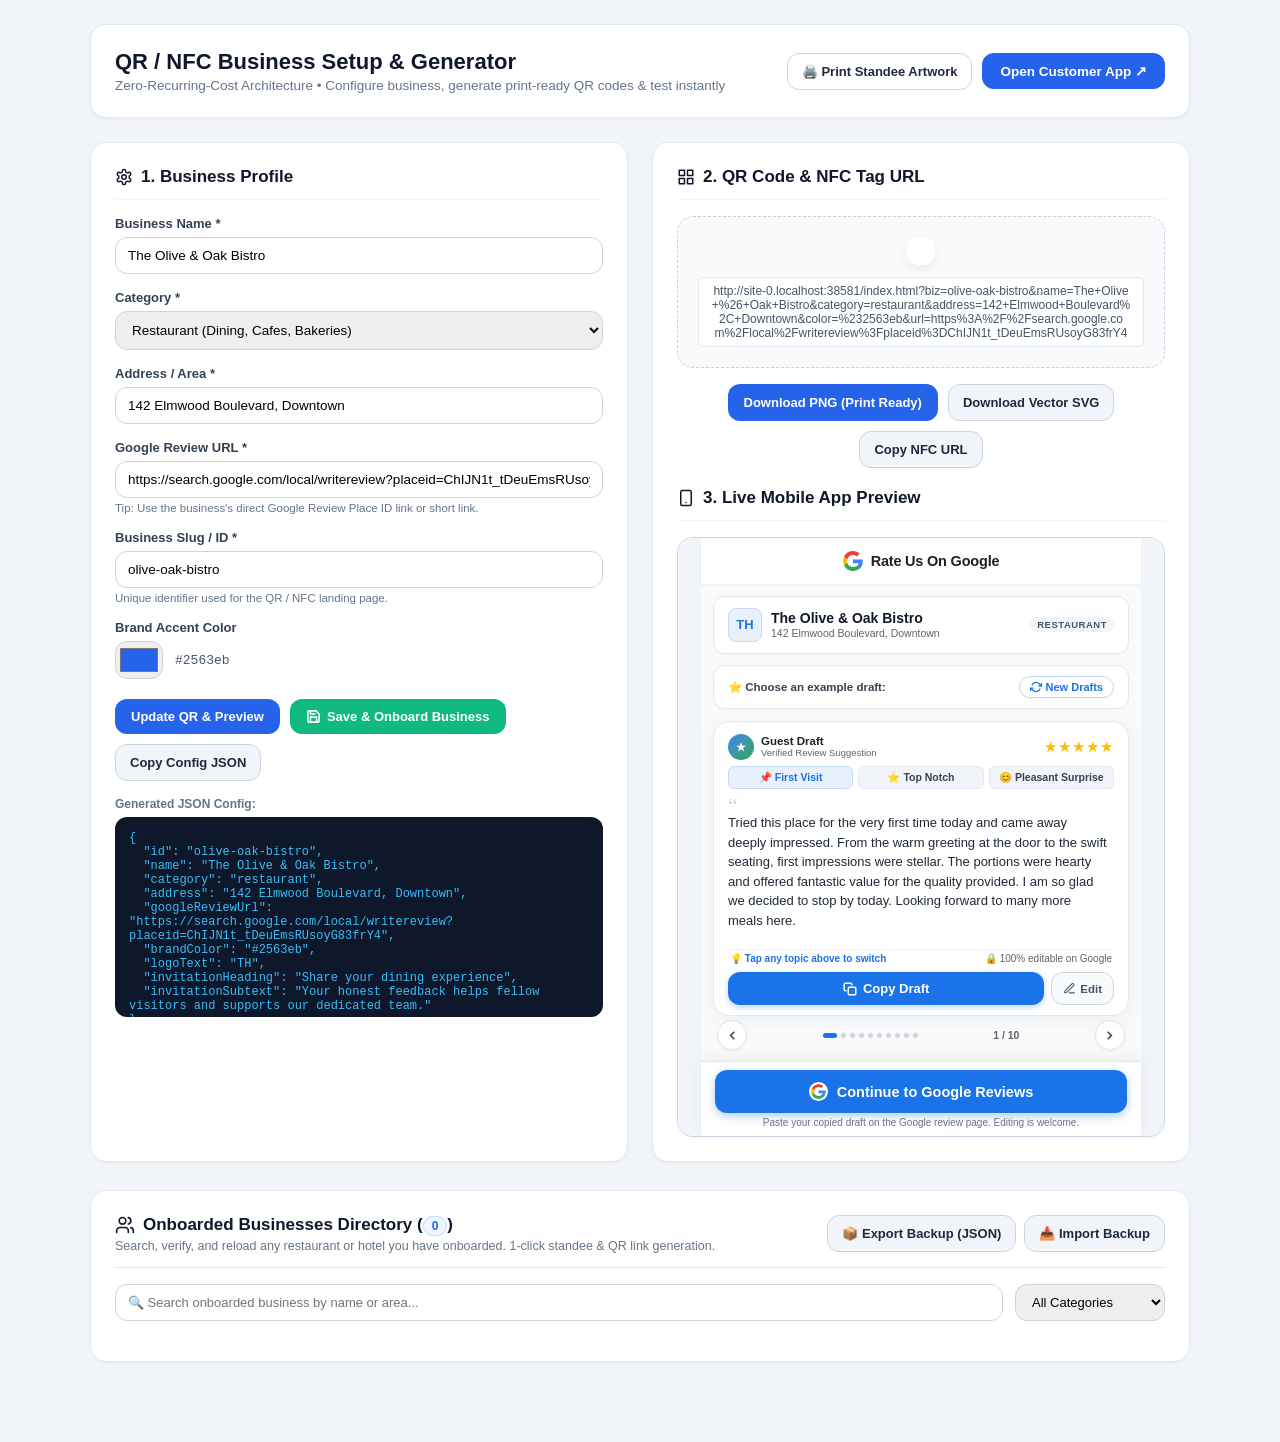
==== admin.html @ 701c5548 "Add files via upload" ====
<!DOCTYPE html>
<html lang="en">
<head>
  <meta charset="UTF-8" />
  <meta name="viewport" content="width=device-width, initial-scale=1.0" />
  <title>Admin &amp; QR Setup Generator - Review Assistant</title>
  <style>
    :root {
      --radius-lg: 16px;
      --radius-md: 12px;
      --radius-sm: 8px;
      --shadow-sm: 0 1px 3px rgba(0, 0, 0, 0.05);
    }

    * {
      box-sizing: border-box;
      margin: 0;
      padding: 0;
    }

    html, body {
      width: 100%;
      min-height: 100vh;
      height: auto !important;
      overflow-x: hidden !important;
      overflow-y: auto !important; /* ENABLE FULL VERTICAL SCROLLING */
      background: #f1f5f9;
      font-family: -apple-system, BlinkMacSystemFont, "Segoe UI", Roboto, Helvetica, Arial, sans-serif;
      color: #1e293b;
      display: block !important;
    }

    body {
      padding: 24px 16px 80px;
    }
    .admin-wrapper {
      max-width: 1100px;
      width: 100%;
      margin: 0 auto;
    }
    .admin-header {
      background: #ffffff;
      border: 1px solid #e2e8f0;
      border-radius: var(--radius-lg);
      padding: 24px;
      margin-bottom: 24px;
      box-shadow: var(--shadow-sm);
      display: flex;
      justify-content: space-between;
      align-items: center;
      flex-wrap: wrap;
      gap: 16px;
    }
    .admin-header h1 {
      font-size: 22px;
      color: #0f172a;
      font-weight: 800;
    }
    .admin-header p {
      color: #64748b;
      font-size: 13.5px;
      margin-top: 3px;
    }
    .btn-view-app {
      background: #2563eb;
      color: #fff;
      padding: 10px 18px;
      border-radius: var(--radius-md);
      font-weight: 600;
      text-decoration: none;
      font-size: 13.5px;
      display: inline-flex;
      align-items: center;
      gap: 6px;
    }

    .admin-grid {
      display: grid;
      grid-template-columns: 1fr 1fr;
      gap: 24px;
    }
    @media (max-width: 900px) {
      .admin-grid {
        grid-template-columns: 1fr;
      }
    }

    .admin-card {
      background: #ffffff;
      border: 1px solid #e2e8f0;
      border-radius: var(--radius-lg);
      padding: 24px;
      box-shadow: var(--shadow-sm);
    }
    .admin-card h2 {
      font-size: 17px;
      font-weight: 700;
      color: #0f172a;
      margin-bottom: 16px;
      display: flex;
      align-items: center;
      gap: 8px;
      border-bottom: 1px solid #f1f5f9;
      padding-bottom: 12px;
    }

    .form-group {
      margin-bottom: 16px;
    }
    .form-group label {
      display: block;
      font-size: 13px;
      font-weight: 600;
      color: #334155;
      margin-bottom: 6px;
    }
    .form-group input, .form-group select, .form-group textarea {
      width: 100%;
      padding: 10px 12px;
      border: 1.5px solid #cbd5e1;
      border-radius: var(--radius-md);
      font-size: 13.5px;
      outline: none;
      transition: border-color 0.2s;
      font-family: inherit;
    }
    .form-group input:focus, .form-group select:focus, .form-group textarea:focus {
      border-color: #2563eb;
    }
    .form-hint {
      font-size: 11.5px;
      color: #64748b;
      margin-top: 4px;
    }

    .color-row {
      display: flex;
      align-items: center;
      gap: 12px;
    }
    .color-input {
      width: 48px !important;
      height: 38px;
      padding: 2px !important;
      cursor: pointer;
    }

    /* QR Display Box */
    .qr-preview-box {
      display: flex;
      flex-direction: column;
      align-items: center;
      justify-content: center;
      padding: 20px;
      background: #f8fafc;
      border: 1.5px dashed #cbd5e1;
      border-radius: var(--radius-lg);
      margin-bottom: 16px;
    }
    #qrOutput {
      background: #ffffff;
      padding: 14px;
      border-radius: 12px;
      box-shadow: 0 4px 12px rgba(0,0,0,0.06);
      display: flex;
      align-items: center;
      justify-content: center;
    }
    #qrOutput canvas {
      display: block;
      max-width: 200px;
      height: auto;
    }
    .qr-target-url {
      font-size: 12px;
      color: #475569;
      word-break: break-all;
      text-align: center;
      margin-top: 12px;
      background: #ffffff;
      padding: 6px 12px;
      border-radius: 6px;
      border: 1px solid #e2e8f0;
      max-width: 100%;
    }

    .btn-group {
      display: flex;
      gap: 10px;
      flex-wrap: wrap;
    }
    .btn-secondary {
      background: #f1f5f9;
      color: #1e293b;
      border: 1px solid #cbd5e1;
      border-radius: var(--radius-md);
      padding: 10px 14px;
      font-size: 13px;
      font-weight: 600;
      cursor: pointer;
      display: inline-flex;
      align-items: center;
      gap: 6px;
      transition: background 0.15s;
    }
    .btn-secondary:hover {
      background: #e2e8f0;
    }
    .btn-primary {
      background: #2563eb;
      color: #fff;
      border: none;
      border-radius: var(--radius-md);
      padding: 10px 16px;
      font-size: 13px;
      font-weight: 600;
      cursor: pointer;
      display: inline-flex;
      align-items: center;
      gap: 6px;
    }
    .btn-primary:hover {
      background: #1d4ed8;
    }

    /* Live Preview Frame */
    .preview-frame-container {
      width: 100%;
      height: 600px;
      border: 1px solid #cbd5e1;
      border-radius: var(--radius-lg);
      overflow: hidden;
      box-shadow: var(--shadow-sm);
      background: #ffffff;
    }
    .preview-frame-container iframe {
      width: 100%;
      height: 100%;
      border: none;
    }

    .output-json {
      background: #0f172a;
      color: #38bdf8;
      padding: 14px;
      border-radius: var(--radius-md);
      font-family: monospace;
      font-size: 12px;
      white-space: pre-wrap;
      max-height: 200px;
      overflow-y: auto;
    }

    /* Toast Notification Banner */
    .toast-pill {
      position: fixed;
      top: 20px;
      left: 50%;
      transform: translateX(-50%) translateY(-100px);
      background: #0f172a;
      color: #ffffff;
      padding: 10px 22px;
      border-radius: 30px;
      font-size: 13.5px;
      font-weight: 600;
      display: flex;
      align-items: center;
      gap: 8px;
      z-index: 9999;
      opacity: 0;
      pointer-events: none;
      box-shadow: 0 8px 24px rgba(0,0,0,0.3);
      transition: all 0.28s cubic-bezier(0.16, 1, 0.3, 1);
    }
    .toast-pill.visible {
      transform: translateX(-50%) translateY(0);
      opacity: 1;
    }

    /* Onboarded Directory Section */
    .directory-card {
      margin-top: 28px;
    }
    .directory-header {
      display: flex;
      justify-content: space-between;
      align-items: flex-start;
      flex-wrap: wrap;
      gap: 16px;
      border-bottom: 1px solid #e2e8f0;
      padding-bottom: 14px;
      margin-bottom: 16px;
    }
    .directory-header h2 {
      border: none !important;
      margin-bottom: 0 !important;
      padding-bottom: 0 !important;
    }
    .badge-count {
      background: #eff6ff;
      color: #2563eb;
      font-size: 12px;
      font-weight: 700;
      padding: 2px 8px;
      border-radius: 12px;
      border: 1px solid #bfdbfe;
    }
    .directory-toolbar {
      display: flex;
      gap: 12px;
      margin-bottom: 16px;
      flex-wrap: wrap;
    }
    .search-input {
      flex: 1;
      min-width: 220px;
      padding: 9px 12px;
      border: 1.5px solid #cbd5e1;
      border-radius: var(--radius-md);
      font-size: 13px;
      outline: none;
    }
    .filter-select {
      width: auto !important;
      min-width: 150px;
      padding: 9px 12px;
      border: 1.5px solid #cbd5e1;
      border-radius: var(--radius-md);
      font-size: 13px;
      outline: none;
    }
    .directory-list {
      display: flex;
      flex-direction: column;
      gap: 10px;
    }
    .client-item-card {
      background: #f8fafc;
      border: 1px solid #e2e8f0;
      border-radius: var(--radius-md);
      padding: 12px 16px;
      display: flex;
      align-items: center;
      justify-content: space-between;
      gap: 14px;
      flex-wrap: wrap;
      transition: all 0.15s;
    }
    .client-item-card:hover {
      border-color: #cbd5e1;
      box-shadow: 0 2px 8px rgba(0,0,0,0.04);
    }
    .client-info-col {
      display: flex;
      align-items: center;
      gap: 12px;
      min-width: 0;
      flex: 1;
    }
    .client-avatar {
      width: 40px;
      height: 40px;
      border-radius: 10px;
      display: flex;
      align-items: center;
      justify-content: center;
      color: #ffffff;
      font-weight: 800;
      font-size: 14px;
      flex-shrink: 0;
    }
    .client-meta {
      min-width: 0;
    }
    .client-name-title {
      font-size: 14.5px;
      font-weight: 700;
      color: #0f172a;
      display: flex;
      align-items: center;
      gap: 8px;
    }
    .category-badge-sm {
      font-size: 9.5px;
      font-weight: 700;
      padding: 2px 6px;
      border-radius: 6px;
      text-transform: uppercase;
    }
    .cat-restaurant { background: #fee2e2; color: #b91c1c; }
    .cat-hotel { background: #e0e7ff; color: #4338ca; }
    .client-address-sub {
      font-size: 11.5px;
      color: #64748b;
      margin-top: 2px;
    }
    .client-actions-group {
      display: flex;
      align-items: center;
      gap: 6px;
      flex-wrap: wrap;
    }
    .btn-sm-action {
      background: #ffffff;
      color: #334155;
      border: 1px solid #cbd5e1;
      border-radius: 6px;
      padding: 6px 10px;
      font-size: 12px;
      font-weight: 600;
      cursor: pointer;
      display: inline-flex;
      align-items: center;
      gap: 4px;
      text-decoration: none;
      transition: all 0.15s;
    }
    .btn-sm-action:hover {
      background: #f1f5f9;
      color: #0f172a;
    }
    .btn-sm-action.primary {
      background: #2563eb;
      color: #ffffff;
      border-color: #2563eb;
    }
    .btn-sm-action.primary:hover {
      background: #1d4ed8;
    }
    .btn-sm-action.delete {
      color: #ef4444;
      border-color: #fca5a5;
    }
    .btn-sm-action.delete:hover {
      background: #fee2e2;
    }
    .empty-directory-state {
      padding: 30px;
      text-align: center;
      color: #94a3b8;
      font-size: 13px;
    }
  </style>
</head>
<body>

  <!-- Floating Toast Notification Banner -->
  <div class="toast-pill" id="adminToast">
    <svg width="18" height="18" viewBox="0 0 24 24" fill="none" stroke="#34d399" stroke-width="3" stroke-linecap="round" stroke-linejoin="round"><polyline points="20 6 9 17 4 12"/></svg>
    <span id="adminToastText">Action completed successfully!</span>
  </div>

  <div class="admin-wrapper">

    <!-- Admin Header -->
    <header class="admin-header">
      <div>
        <h1>QR / NFC Business Setup &amp; Generator</h1>
        <p>Zero-Recurring-Cost Architecture • Configure business, generate print-ready QR codes &amp; test instantly</p>
      </div>
      <div style="display: flex; gap: 10px; align-items: center;">
        <a href="standee.html" id="btnOpenStandee" target="_blank" class="btn-secondary" style="background: #ffffff; text-decoration: none;">
          🖨️ Print Standee Artwork
        </a>
        <a href="index.html" target="_blank" class="btn-view-app">
          Open Customer App ↗
        </a>
      </div>
    </header>

    <div class="admin-grid">

      <!-- Column 1: Configuration Form -->
      <div class="admin-card">
        <h2>
          <svg width="18" height="18" viewBox="0 0 24 24" fill="none" stroke="currentColor" stroke-width="2" stroke-linecap="round" stroke-linejoin="round"><path d="M12.22 2h-.44a2 2 0 0 0-2 2v.18a2 2 0 0 1-1 1.73l-.43.25a2 2 0 0 1-2 0l-.15-.08a2 2 0 0 0-2.73.73l-.22.38a2 2 0 0 0 .73 2.73l.15.1a2 2 0 0 1 1 1.72v.51a2 2 0 0 1-1 1.74l-.15.09a2 2 0 0 0-.73 2.73l.22.38a2 2 0 0 0 2.73.73l.15-.08a2 2 0 0 1 2 0l.43.25a2 2 0 0 1 1 1.73V20a2 2 0 0 0 2 2h.44a2 2 0 0 0 2-2v-.18a2 2 0 0 1 1-1.73l.43-.25a2 2 0 0 1 2 0l.15.08a2 2 0 0 0 2.73-.73l.22-.39a2 2 0 0 0-.73-2.73l-.15-.08a2 2 0 0 1-1-1.74v-.5a2 2 0 0 1 1-1.74l.15-.09a2 2 0 0 0 .73-2.73l-.22-.38a2 2 0 0 0-2.73-.73l-.15.08a2 2 0 0 1-2 0l-.43-.25a2 2 0 0 1-1-1.73V4a2 2 0 0 0-2-2z"/><circle cx="12" cy="12" r="3"/></svg>
          1. Business Profile
        </h2>

        <div class="form-group">
          <label for="bizNameInput">Business Name *</label>
          <input type="text" id="bizNameInput" value="The Olive &amp; Oak Bistro" placeholder="e.g. The Olive &amp; Oak Bistro" />
        </div>

        <div class="form-group">
          <label for="bizCategorySelect">Category *</label>
          <select id="bizCategorySelect">
            <option value="restaurant">Restaurant (Dining, Cafes, Bakeries)</option>
            <option value="hotel">Hotel (Hotels, Resorts, Stays, Homestays)</option>
          </select>
        </div>

        <div class="form-group">
          <label for="bizAddressInput">Address / Area *</label>
          <input type="text" id="bizAddressInput" value="142 Elmwood Boulevard, Downtown" placeholder="e.g. 142 Elmwood Boulevard, Downtown" />
        </div>

        <div class="form-group">
          <label for="bizUrlInput">Google Review URL *</label>
          <input type="text" id="bizUrlInput" value="https://search.google.com/local/writereview?placeid=ChIJN1t_tDeuEmsRUsoyG83frY4" placeholder="https://search.google.com/local/writereview?placeid=..." />
          <div class="form-hint">Tip: Use the business's direct Google Review Place ID link or short link.</div>
        </div>

        <div class="form-group">
          <label for="bizSlugInput">Business Slug / ID *</label>
          <input type="text" id="bizSlugInput" value="olive-oak-bistro" placeholder="olive-oak-bistro" />
          <div class="form-hint">Unique identifier used for the QR / NFC landing page.</div>
        </div>

        <div class="form-group">
          <label>Brand Accent Color</label>
          <div class="color-row">
            <input type="color" id="bizColorInput" value="#2563eb" class="color-input" />
            <span id="bizColorHex" style="font-family: monospace; font-size: 13px; color: #475569;">#2563eb</span>
          </div>
        </div>

        <div class="btn-group" style="margin-top: 20px;">
          <button class="btn-primary" id="btnUpdatePreview">
            Update QR &amp; Preview
          </button>
          <button class="btn-primary" id="btnSaveBusiness" style="background: #10b981;">
            <svg width="15" height="15" viewBox="0 0 24 24" fill="none" stroke="currentColor" stroke-width="2.5"><path d="M19 21H5a2 2 0 0 1-2-2V5a2 2 0 0 1 2-2h11l5 5v11a2 2 0 0 1-2 2z"/><polyline points="17 21 17 13 7 13 7 21"/><polyline points="7 3 7 8 15 8"/></svg>
            <span>Save &amp; Onboard Business</span>
          </button>
          <button class="btn-secondary" id="btnExportJson">
            Copy Config JSON
          </button>
        </div>

        <div style="margin-top: 16px;">
          <label style="font-size: 12px; font-weight: 600; color: #64748b; margin-bottom: 6px; display: block;">Generated JSON Config:</label>
          <div class="output-json" id="outputJsonArea"></div>
        </div>
      </div>

      <!-- Column 2: QR & NFC Assets + Live Preview -->
      <div class="admin-card">
        <h2>
          <svg width="18" height="18" viewBox="0 0 24 24" fill="none" stroke="currentColor" stroke-width="2" stroke-linecap="round" stroke-linejoin="round"><rect x="3" y="3" width="7" height="7"/><rect x="14" y="3" width="7" height="7"/><rect x="14" y="14" width="7" height="7"/><rect x="3" y="14" width="7" height="7"/></svg>
          2. QR Code &amp; NFC Tag URL
        </h2>

        <div class="qr-preview-box">
          <div id="qrOutput"></div>
          <div class="qr-target-url" id="qrTargetUrlText">Loading URL...</div>
        </div>

        <div class="btn-group" style="justify-content: center; margin-bottom: 20px;">
          <button class="btn-primary" id="btnDownloadPng">
            Download PNG (Print Ready)
          </button>
          <button class="btn-secondary" id="btnDownloadSvg">
            Download Vector SVG
          </button>
          <button class="btn-secondary" id="btnCopyUrl">
            Copy NFC URL
          </button>
        </div>

        <h2>
          <svg width="18" height="18" viewBox="0 0 24 24" fill="none" stroke="currentColor" stroke-width="2" stroke-linecap="round" stroke-linejoin="round"><rect x="5" y="2" width="14" height="20" rx="2" ry="2"/><line x1="12" y1="18" x2="12.01" y2="18"/></svg>
          3. Live Mobile App Preview
        </h2>
        <div class="preview-frame-container">
          <iframe id="mobilePreviewFrame" src="index.html?biz=demo-restaurant"></iframe>
        </div>
      </div>

    </div>

    <!-- 4. ONBOARDED BUSINESSES DIRECTORY -->
    <section class="admin-card directory-card">
      <div class="directory-header">
        <div>
          <h2>
            <svg width="20" height="20" viewBox="0 0 24 24" fill="none" stroke="currentColor" stroke-width="2" stroke-linecap="round" stroke-linejoin="round"><path d="M16 21v-2a4 4 0 0 0-4-4H6a4 4 0 0 0-4 4v2"/><circle cx="9" cy="7" r="4"/><path d="M22 21v-2a4 4 0 0 0-3-3.87"/><path d="M16 3.13a4 4 0 0 1 0 7.75"/></svg>
            <span>Onboarded Businesses Directory (<span id="clientCountBadge" class="badge-count">0</span>)</span>
          </h2>
          <p style="font-size: 12.5px; color: #64748b; margin-top: 4px;">Search, verify, and reload any restaurant or hotel you have onboarded. 1-click standee &amp; QR link generation.</p>
        </div>
        <div style="display: flex; gap: 8px; flex-wrap: wrap;">
          <button class="btn-secondary" id="btnExportDirectory" title="Download backup of all onboarded businesses">📦 Export Backup (JSON)</button>
          <label class="btn-secondary" style="cursor: pointer; margin-bottom: 0;" title="Restore backup from a JSON file">
            📥 Import Backup
            <input type="file" id="importDirectoryInput" accept=".json" style="display: none;" />
          </label>
        </div>
      </div>

      <!-- Search & Category Filters -->
      <div class="directory-toolbar">
        <input type="text" id="directorySearchInput" placeholder="🔍 Search onboarded business by name or area..." class="search-input" />
        <select id="directoryCategoryFilter" class="filter-select">
          <option value="all">All Categories</option>
          <option value="restaurant">Restaurants Only</option>
          <option value="hotel">Hotels Only</option>
        </select>
      </div>

      <!-- Directory List Cards -->
      <div class="directory-list" id="directoryList"></div>
    </section>

  </div>

  <script>
/**
 * Standalone QR Code Generator in pure JavaScript (Zero External Dependencies)
 * Supports alphanumeric/byte encoding, error correction L/M/Q/H, and direct SVG / Canvas output.
 */
(function(root, factory) {
  if (typeof define === 'function' && define.amd) {
    define([], factory);
  } else if (typeof exports === 'object') {
    module.exports = factory();
  } else {
    root.QRCode = factory();
  }
}(typeof self !== 'undefined' ? self : this, function() {

  // Reed-Solomon & QR Math tables
  const QRMath = {
    glog: function(n) {
      if (n < 1) throw new Error("glog(" + n + ")");
      return QRMath.LOG_TABLE[n];
    },
    gexp: function(n) {
      while (n < 0) n += 255;
      while (n >= 256) n -= 255;
      return QRMath.EXP_TABLE[n];
    },
    EXP_TABLE: new Array(256),
    LOG_TABLE: new Array(256)
  };

  for (let i = 0; i < 8; i++) QRMath.EXP_TABLE[i] = 1 << i;
  for (let i = 8; i < 256; i++) QRMath.EXP_TABLE[i] = QRMath.EXP_TABLE[i - 4] ^ QRMath.EXP_TABLE[i - 5] ^ QRMath.EXP_TABLE[i - 6] ^ QRMath.EXP_TABLE[i - 8];
  for (let i = 0; i < 255; i++) QRMath.LOG_TABLE[QRMath.EXP_TABLE[i]] = i;

  function QRPolynomial(num, shift) {
    if (num.length == undefined) throw new Error(num.length + "/" + shift);
    let offset = 0;
    while (offset < num.length && num[offset] == 0) offset++;
    this.num = new Array(num.length - offset + shift);
    for (let i = 0; i < num.length - offset; i++) this.num[i] = num[i + offset];
  }

  QRPolynomial.prototype = {
    get: function(index) { return this.num[index]; },
    getLength: function() { return this.num.length; },
    multiply: function(e) {
      const num = new Array(this.getLength() + e.getLength() - 1);
      for (let i = 0; i < this.getLength(); i++) {
        for (let j = 0; j < e.getLength(); j++) {
          num[i + j] ^= QRMath.gexp(QRMath.glog(this.get(i)) + QRMath.glog(e.get(j)));
        }
      }
      return new QRPolynomial(num, 0);
    },
    mod: function(e) {
      if (this.getLength() - e.getLength() < 0) return this;
      const ratio = QRMath.glog(this.get(0)) - QRMath.glog(e.get(0));
      const num = new Array(this.getLength());
      for (let i = 0; i < this.getLength(); i++) num[i] = this.get(i);
      for (let i = 0; i < e.getLength(); i++) num[i] ^= QRMath.gexp(QRMath.glog(e.get(i)) + ratio);
      return new QRPolynomial(num, 0).mod(e);
    }
  };

  function QRRSBlock(totalCount, dataCount) {
    this.totalCount = totalCount;
    this.dataCount = dataCount;
  }

  QRRSBlock.RS_BLOCK_TABLE = [
    // 1-40 Versions with L, M, Q, H
    [1, 26, 19], [1, 26, 16], [1, 26, 13], [1, 26, 9],
    [1, 44, 34], [1, 44, 28], [1, 44, 22], [1, 44, 16],
    [1, 70, 55], [1, 70, 44], [2, 35, 17], [2, 35, 13],
    [1, 100, 80], [2, 50, 32], [2, 50, 24], [4, 25, 9],
    [1, 134, 108], [2, 67, 43], [2, 33, 15, 2, 34, 16], [2, 33, 11, 2, 34, 12],
    [2, 86, 68], [4, 43, 27], [4, 43, 19], [4, 43, 15],
    [2, 98, 78], [4, 49, 31], [2, 32, 14, 4, 33, 15], [4, 39, 13, 1, 40, 14],
    [2, 121, 97], [2, 60, 38, 2, 61, 39], [4, 40, 18, 2, 41, 19], [4, 40, 14, 2, 41, 15],
    [2, 146, 116], [3, 58, 36, 2, 59, 37], [4, 36, 16, 4, 37, 17], [4, 36, 12, 4, 37, 13],
    [2, 86, 68, 2, 87, 69], [4, 69, 43, 1, 70, 44], [6, 43, 19, 2, 44, 20], [6, 43, 15, 2, 44, 16]
  ];

  QRRSBlock.getRSBlocks = function(typeNumber, errorCorrectLevel) {
    const rsBlock = QRRSBlock.getRsBlockTable(typeNumber, errorCorrectLevel);
    if (rsBlock == undefined) throw new Error("bad rs block @ typeNumber:" + typeNumber);
    const length = rsBlock.length / 3;
    const list = [];
    for (let i = 0; i < length; i++) {
      const count = rsBlock[i * 3 + 0];
      const totalCount = rsBlock[i * 3 + 1];
      const dataCount = rsBlock[i * 3 + 2];
      for (let j = 0; j < count; j++) list.push(new QRRSBlock(totalCount, dataCount));
    }
    return list;
  };

  QRRSBlock.getRsBlockTable = function(typeNumber, errorCorrectLevel) {
    switch (errorCorrectLevel) {
      case 1: return QRRSBlock.RS_BLOCK_TABLE[(typeNumber - 1) * 4 + 0];
      case 0: return QRRSBlock.RS_BLOCK_TABLE[(typeNumber - 1) * 4 + 1];
      case 3: return QRRSBlock.RS_BLOCK_TABLE[(typeNumber - 1) * 4 + 2];
      case 2: return QRRSBlock.RS_BLOCK_TABLE[(typeNumber - 1) * 4 + 3];
      default: return undefined;
    }
  };

  function QRBitBuffer() {
    this.buffer = [];
    this.length = 0;
  }

  QRBitBuffer.prototype = {
    get: function(index) {
      const bufIndex = Math.floor(index / 8);
      return ((this.buffer[bufIndex] >>> (7 - index % 8)) & 1) == 1;
    },
    put: function(num, length) {
      for (let i = 0; i < length; i++) this.putBit(((num >>> (length - i - 1)) & 1) == 1);
    },
    putBit: function(bit) {
      const bufIndex = Math.floor(this.length / 8);
      if (this.buffer.length <= bufIndex) this.buffer.push(0);
      if (bit) this.buffer[bufIndex] |= (0x80 >>> (this.length % 8));
      this.length++;
    }
  };

  function QRCodeModel(typeNumber, errorCorrectLevel) {
    this.typeNumber = typeNumber;
    this.errorCorrectLevel = errorCorrectLevel;
    this.modules = null;
    this.moduleCount = 0;
    this.dataCache = null;
    this.dataList = [];
  }

  QRCodeModel.prototype = {
    addData: function(data) {
      this.dataList.push(data);
      this.dataCache = null;
    },
    isDark: function(row, col) {
      if (row < 0 || this.moduleCount <= row || col < 0 || this.moduleCount <= col) {
        throw new Error(row + "," + col);
      }
      return this.modules[row][col];
    },
    getModuleCount: function() { return this.moduleCount; },
    make: function() {
      if (this.typeNumber < 1) {
        let typeNumber = 1;
        for (typeNumber = 1; typeNumber < 40; typeNumber++) {
          const rsBlocks = QRRSBlock.getRSBlocks(typeNumber, this.errorCorrectLevel);
          const buffer = new QRBitBuffer();
          let totalDataCount = 0;
          for (let i = 0; i < rsBlocks.length; i++) totalDataCount += rsBlocks[i].dataCount;
          for (let i = 0; i < this.dataList.length; i++) {
            const data = this.dataList[i];
            buffer.put(4, 4); // 8-bit byte mode
            buffer.put(data.length, typeNumber < 10 ? 8 : 16);
            for (let j = 0; j < data.length; j++) buffer.put(data.charCodeAt(j), 8);
          }
          if (buffer.length <= totalDataCount * 8) break;
        }
        this.typeNumber = typeNumber;
      }
      this.makeImpl(false, this.getBestMaskPattern());
    },
    makeImpl: function(test, maskPattern) {
      this.moduleCount = this.typeNumber * 4 + 17;
      this.modules = new Array(this.moduleCount);
      for (let row = 0; row < this.moduleCount; row++) {
        this.modules[row] = new Array(this.moduleCount);
        for (let col = 0; col < this.moduleCount; col++) this.modules[row][col] = null;
      }
      this.setupPositionProbePattern(0, 0);
      this.setupPositionProbePattern(this.moduleCount - 7, 0);
      this.setupPositionProbePattern(0, this.moduleCount - 7);
      this.setupTimingPattern();
      this.setupPositionAdjustPattern();
      if (this.typeNumber >= 7) this.setupTypeNumber(test);
      if (this.dataCache == null) this.dataCache = QRCodeModel.createData(this.typeNumber, this.errorCorrectLevel, this.dataList);
      this.mapData(this.dataCache, maskPattern);
    },
    setupPositionProbePattern: function(row, col) {
      for (let r = -1; r <= 7; r++) {
        if (row + r <= -1 || this.moduleCount <= row + r) continue;
        for (let c = -1; c <= 7; c++) {
          if (col + c <= -1 || this.moduleCount <= col + c) continue;
          if ((0 <= r && r <= 6 && (c == 0 || c == 6)) || (0 <= c && c <= 6 && (r == 0 || r == 6)) || (2 <= r && r <= 4 && 2 <= c && c <= 4)) {
            this.modules[row + r][col + c] = true;
          } else {
            this.modules[row + r][col + c] = false;
          }
        }
      }
    },
    getBestMaskPattern: function() {
      let minLostPoint = 0;
      let pattern = 0;
      for (let i = 0; i < 8; i++) {
        this.makeImpl(true, i);
        const lostPoint = QRUtil.getLostPoint(this);
        if (i == 0 || minLostPoint > lostPoint) {
          minLostPoint = lostPoint;
          pattern = i;
        }
      }
      return pattern;
    },
    setupTimingPattern: function() {
      for (let r = 8; r < this.moduleCount - 8; r++) {
        if (this.modules[r][6] != null) continue;
        this.modules[r][6] = (r % 2 == 0);
      }
      for (let c = 8; c < this.moduleCount - 8; c++) {
        if (this.modules[6][c] != null) continue;
        this.modules[6][c] = (c % 2 == 0);
      }
    },
    setupPositionAdjustPattern: function() {
      const pos = QRUtil.getPatternPosition(this.typeNumber);
      for (let i = 0; i < pos.length; i++) {
        for (let j = 0; j < pos.length; j++) {
          const row = pos[i];
          const col = pos[j];
          if (this.modules[row][col] != null) continue;
          for (let r = -2; r <= 2; r++) {
            for (let c = -2; c <= 2; c++) {
              if (r == -2 || r == 2 || c == -2 || c == 2 || (r == 0 && c == 0)) {
                this.modules[row + r][col + c] = true;
              } else {
                this.modules[row + r][col + c] = false;
              }
            }
          }
        }
      }
    },
    setupTypeNumber: function(test) {
      const bits = QRUtil.getBCHTypeNumber(this.typeNumber);
      for (let i = 0; i < 18; i++) {
        const mod = (!test && ((bits >> i) & 1) == 1);
        this.modules[Math.floor(i / 3)][i % 3 + this.moduleCount - 8 - 3] = mod;
        this.modules[i % 3 + this.moduleCount - 8 - 3][Math.floor(i / 3)] = mod;
      }
    },
    mapData: function(data, maskPattern) {
      let inc = -1;
      let row = this.moduleCount - 1;
      let bitIndex = 7;
      let byteIndex = 0;
      for (let col = this.moduleCount - 1; col > 0; col -= 2) {
        if (col == 6) col--;
        while (true) {
          for (let c = 0; c < 2; c++) {
            if (this.modules[row][col - c] == null) {
              let dark = false;
              if (byteIndex < data.length) dark = (((data[byteIndex] >>> bitIndex) & 1) == 1);
              const mask = QRUtil.getMask(maskPattern, row, col - c);
              if (mask) dark = !dark;
              this.modules[row][col - c] = dark;
              bitIndex--;
              if (bitIndex == -1) {
                byteIndex++;
                bitIndex = 7;
              }
            }
          }
          row += inc;
          if (row < 0 || this.moduleCount <= row) {
            row -= inc;
            inc = -inc;
            break;
          }
        }
      }
    }
  };

  QRCodeModel.createData = function(typeNumber, errorCorrectLevel, dataList) {
    const rsBlocks = QRRSBlock.getRSBlocks(typeNumber, errorCorrectLevel);
    const buffer = new QRBitBuffer();
    for (let i = 0; i < dataList.length; i++) {
      const data = dataList[i];
      buffer.put(4, 4); // byte mode
      buffer.put(data.length, typeNumber < 10 ? 8 : 16);
      for (let j = 0; j < data.length; j++) buffer.put(data.charCodeAt(j), 8);
    }
    let totalDataCount = 0;
    for (let i = 0; i < rsBlocks.length; i++) totalDataCount += rsBlocks[i].dataCount;
    if (buffer.length + 4 <= totalDataCount * 8) buffer.put(0, 4);
    while (buffer.length % 8 != 0) buffer.putBit(false);
    while (true) {
      if (buffer.length >= totalDataCount * 8) break;
      buffer.put(0xEC, 8);
      if (buffer.length >= totalDataCount * 8) break;
      buffer.put(0x11, 8);
    }
    return QRCodeModel.createBytes(buffer, rsBlocks);
  };

  QRCodeModel.createBytes = function(buffer, rsBlocks) {
    let offset = 0;
    let maxDcCount = 0;
    let maxEcCount = 0;
    const dcdata = new Array(rsBlocks.length);
    const ecdata = new Array(rsBlocks.length);
    for (let r = 0; r < rsBlocks.length; r++) {
      const dcCount = rsBlocks[r].dataCount;
      const ecCount = rsBlocks[r].totalCount - dcCount;
      maxDcCount = Math.max(maxDcCount, dcCount);
      maxEcCount = Math.max(maxEcCount, ecCount);
      dcdata[r] = new Array(dcCount);
      for (let i = 0; i < dcdata[r].length; i++) dcdata[r][i] = 0xff & buffer.buffer[i + offset];
      offset += dcCount;
      const rsPoly = QRUtil.getErrorCorrectPolynomial(ecCount);
      const rawPoly = new QRPolynomial(dcdata[r], rsPoly.getLength() - 1);
      const modPoly = rawPoly.mod(rsPoly);
      ecdata[r] = new Array(rsPoly.getLength() - 1);
      for (let i = 0; i < ecdata[r].length; i++) {
        const modIndex = i + modPoly.getLength() - ecdata[r].length;
        ecdata[r][i] = (modIndex >= 0) ? modPoly.get(modIndex) : 0;
      }
    }
    let totalCodeCount = 0;
    for (let i = 0; i < rsBlocks.length; i++) totalCodeCount += rsBlocks[i].totalCount;
    const data = new Array(totalCodeCount);
    let index = 0;
    for (let i = 0; i < maxDcCount; i++) {
      for (let r = 0; r < rsBlocks.length; r++) {
        if (i < dcdata[r].length) data[index++] = dcdata[r][i];
      }
    }
    for (let i = 0; i < maxEcCount; i++) {
      for (let r = 0; r < rsBlocks.length; r++) {
        if (i < ecdata[r].length) data[index++] = ecdata[r][i];
      }
    }
    return data;
  };

  const QRUtil = {
    PATTERN_POSITION_TABLE: [
      [], [6, 18], [6, 22], [6, 26], [6, 30], [6, 34], [6, 22, 38], [6, 24, 42], [6, 26, 46], [6, 28, 50], [6, 30, 54]
    ],
    getPatternPosition: function(typeNumber) { return QRUtil.PATTERN_POSITION_TABLE[typeNumber - 1] || []; },
    getMask: function(maskPattern, i, j) {
      switch (maskPattern) {
        case 0: return (i + j) % 2 == 0;
        case 1: return i % 2 == 0;
        case 2: return j % 3 == 0;
        case 3: return (i + j) % 3 == 0;
        case 4: return (Math.floor(i / 2) + Math.floor(j / 3)) % 2 == 0;
        case 5: return (i * j) % 2 + (i * j) % 3 == 0;
        case 6: return ((i * j) % 2 + (i * j) % 3) % 2 == 0;
        case 7: return ((i * j) % 3 + (i + j) % 2) % 2 == 0;
        default: throw new Error("bad maskPattern:" + maskPattern);
      }
    },
    getErrorCorrectPolynomial: function(errorCorrectLength) {
      let a = new QRPolynomial([1], 0);
      for (let i = 0; i < errorCorrectLength; i++) a = a.multiply(new QRPolynomial([1, QRMath.gexp(i)], 0));
      return a;
    },
    getBCHTypeNumber: function(data) {
      let d = data << 12;
      while (QRUtil.getBCHDigit(d) - QRUtil.getBCHDigit(7973) >= 0) {
        d ^= (7973 << (QRUtil.getBCHDigit(d) - QRUtil.getBCHDigit(7973)));
      }
      return (data << 12) | d;
    },
    getBCHDigit: function(data) {
      let digit = 0;
      while (data != 0) { digit++; data >>>= 1; }
      return digit;
    },
    getLostPoint: function(qrCode) {
      const moduleCount = qrCode.getModuleCount();
      let lostPoint = 0;
      for (let row = 0; row < moduleCount; row++) {
        for (let col = 0; col < moduleCount; col++) {
          let sameCount = 0;
          const dark = qrCode.isDark(row, col);
          for (let r = -1; r <= 1; r++) {
            if (row + r < 0 || moduleCount <= row + r) continue;
            for (let c = -1; c <= 1; c++) {
              if (col + c < 0 || moduleCount <= col + c) continue;
              if (r == 0 && c == 0) continue;
              if (dark == qrCode.isDark(row + r, col + c)) sameCount++;
            }
          }
          if (sameCount > 5) lostPoint += (3 + sameCount - 5);
        }
      }
      return lostPoint;
    }
  };

  /**
   * Main QRCode class for DOM / Canvas / SVG rendering
   */
  function QRCode(target, options) {
    if (typeof options === "string") {
      options = { text: options };
    }
    this.options = Object.assign({
      width: 256,
      height: 256,
      typeNumber: 4,
      colorDark: "#000000",
      colorLight: "#ffffff",
      correctLevel: 0 // M
    }, options);

    this.target = typeof target === "string" ? document.getElementById(target) : target;
    if (this.options.text) {
      this.makeCode(this.options.text);
    }
  }

  QRCode.prototype.makeCode = function(text) {
    const qr = new QRCodeModel(0, this.options.correctLevel);
    qr.addData(text);
    qr.make();
    this.render(qr);
  };

  QRCode.prototype.render = function(qr) {
    if (!this.target) return;
    this.target.innerHTML = '';
    const moduleCount = qr.getModuleCount();
    const size = this.options.width;
    const cellSize = size / moduleCount;

    // Create Canvas
    const canvas = document.createElement('canvas');
    canvas.width = size;
    canvas.height = size;
    const ctx = canvas.getContext('2d');
    ctx.fillStyle = this.options.colorLight;
    ctx.fillRect(0, 0, size, size);
    ctx.fillStyle = this.options.colorDark;

    for (let row = 0; row < moduleCount; row++) {
      for (let col = 0; col < moduleCount; col++) {
        if (qr.isDark(row, col)) {
          ctx.fillRect(Math.round(col * cellSize), Math.round(row * cellSize), Math.ceil(cellSize), Math.ceil(cellSize));
        }
      }
    }
    this.target.appendChild(canvas);
    this.canvas = canvas;
    this.qrModel = qr;
  };

  QRCode.prototype.getSvgString = function() {
    if (!this.qrModel) return '';
    const qr = this.qrModel;
    const moduleCount = qr.getModuleCount();
    const size = this.options.width;
    const cellSize = (size / moduleCount).toFixed(3);

    let rects = '';
    for (let row = 0; row < moduleCount; row++) {
      for (let col = 0; col < moduleCount; col++) {
        if (qr.isDark(row, col)) {
          rects += `<rect x="${(col * cellSize)}" y="${(row * cellSize)}" width="${cellSize}" height="${cellSize}" fill="${this.options.colorDark}" />`;
        }
      }
    }

    return `<svg xmlns="http://www.w3.org/2000/svg" viewBox="0 0 ${size} ${size}" width="${size}" height="${size}">
      <rect width="100%" height="100%" fill="${this.options.colorLight}"/>
      ${rects}
    </svg>`;
  };

  return QRCode;
}));

</script>
  <script>
    (function() {
      const bizNameInput = document.getElementById('bizNameInput');
      const bizCategorySelect = document.getElementById('bizCategorySelect');
      const bizAddressInput = document.getElementById('bizAddressInput');
      const bizUrlInput = document.getElementById('bizUrlInput');
      const bizSlugInput = document.getElementById('bizSlugInput');
      const bizColorInput = document.getElementById('bizColorInput');
      const bizColorHex = document.getElementById('bizColorHex');
      const btnUpdatePreview = document.getElementById('btnUpdatePreview');
      const btnExportJson = document.getElementById('btnExportJson');
      const outputJsonArea = document.getElementById('outputJsonArea');
      const qrOutput = document.getElementById('qrOutput');
      const qrTargetUrlText = document.getElementById('qrTargetUrlText');
      const btnDownloadPng = document.getElementById('btnDownloadPng');
      const btnDownloadSvg = document.getElementById('btnDownloadSvg');
      const btnCopyUrl = document.getElementById('btnCopyUrl');
      const mobilePreviewFrame = document.getElementById('mobilePreviewFrame');
      const btnOpenStandee = document.getElementById('btnOpenStandee');

      let currentQr = null;

      // Update color text
      bizColorInput.addEventListener('input', () => {
        bizColorHex.textContent = bizColorInput.value;
      });

      // Auto slugify name if not edited
      bizNameInput.addEventListener('input', () => {
        const slug = bizNameInput.value.toLowerCase().replace(/[^a-z0-9]+/g, '-').replace(/(^-|-$)/g, '');
        bizSlugInput.value = slug;
      });

      function getGeneratedConfig() {
        return {
          id: bizSlugInput.value.trim() || 'business',
          name: bizNameInput.value.trim() || 'My Business',
          category: bizCategorySelect.value,
          address: bizAddressInput.value.trim() || 'Local Area',
          googleReviewUrl: bizUrlInput.value.trim() || '#',
          brandColor: bizColorInput.value,
          logoText: (bizNameInput.value.trim().substring(0, 2) || 'BIZ').toUpperCase(),
          invitationHeading: bizCategorySelect.value === 'hotel' ? 'Share your stay experience' : 'Share your dining experience',
          invitationSubtext: 'Your honest feedback helps fellow visitors and supports our dedicated team.'
        };
      }

      function updateAll() {
        const config = getGeneratedConfig();

        // 1. Update JSON Area
        const configJson = JSON.stringify(config, null, 2);
        outputJsonArea.textContent = configJson;

        // 2. Build Target URL for QR and NFC
        const baseUrl = window.location.href.substring(0, window.location.href.lastIndexOf('/')) + '/index.html';
        const params = new URLSearchParams({
          biz: config.id,
          name: config.name,
          category: config.category,
          address: config.address,
          color: config.brandColor,
          url: config.googleReviewUrl
        });
        const fullUrl = `${baseUrl}?${params.toString()}`;
        qrTargetUrlText.textContent = fullUrl;

        // 3. Update QR Code
        qrOutput.innerHTML = '';
        currentQr = new QRCode(qrOutput, {
          text: fullUrl,
          width: 200,
          height: 200,
          colorDark: "#0f172a",
          colorLight: "#ffffff"
        });

        // 4. Update Live Iframe Preview & Standee Link
        mobilePreviewFrame.src = fullUrl;
        if (btnOpenStandee) {
          const standeeBase = window.location.href.substring(0, window.location.href.lastIndexOf('/')) + '/standee.html';
          btnOpenStandee.href = `${standeeBase}?${params.toString()}`;
        }
      }

      btnUpdatePreview.addEventListener('click', updateAll);

      btnExportJson.addEventListener('click', () => {
        const json = outputJsonArea.textContent;
        navigator.clipboard.writeText(json).then(() => {
          alert('Config JSON copied to clipboard!');
        });
      });

      btnCopyUrl.addEventListener('click', () => {
        const url = qrTargetUrlText.textContent;
        navigator.clipboard.writeText(url).then(() => {
          alert('NFC / QR Destination URL copied to clipboard!');
        });
      });

      btnDownloadPng.addEventListener('click', () => {
        const canvas = qrOutput.querySelector('canvas');
        if (!canvas) return;

        // Create high-res export canvas (1024x1024)
        const exportCanvas = document.createElement('canvas');
        exportCanvas.width = 1024;
        exportCanvas.height = 1024;
        const ctx = exportCanvas.getContext('2d');
        ctx.fillStyle = '#ffffff';
        ctx.fillRect(0, 0, 1024, 1024);

        // Draw QR
        ctx.drawImage(canvas, 64, 64, 896, 896);

        const a = document.createElement('a');
        a.download = `QR_${bizSlugInput.value || 'code'}.png`;
        a.href = exportCanvas.toDataURL('image/png');
        a.click();
      });

      btnDownloadSvg.addEventListener('click', () => {
        if (!currentQr) return;
        const svgStr = currentQr.getSvgString();
        const blob = new Blob([svgStr], { type: 'image/svg+xml;charset=utf-8' });
        const a = document.createElement('a');
        a.download = `QR_${bizSlugInput.value || 'code'}.svg`;
        a.href = URL.createObjectURL(blob);
        a.click();
      });

      // =========================================================================
      // ONBOARDED BUSINESSES DIRECTORY & CLIENT NOTIFICATION ENGINE
      // =========================================================================
      const DIRECTORY_STORAGE_KEY = 'onboarded_businesses_directory';
      const btnSaveBusiness = document.getElementById('btnSaveBusiness');
      const directoryList = document.getElementById('directoryList');
      const clientCountBadge = document.getElementById('clientCountBadge');
      const directorySearchInput = document.getElementById('directorySearchInput');
      const directoryCategoryFilter = document.getElementById('directoryCategoryFilter');
      const btnExportDirectory = document.getElementById('btnExportDirectory');
      const importDirectoryInput = document.getElementById('importDirectoryInput');

      let toastTimer = null;
      function showToast(msg) {
        const toast = document.getElementById('adminToast');
        const toastText = document.getElementById('adminToastText');
        toastText.textContent = msg;
        toast.classList.add('visible');
        clearTimeout(toastTimer);
        toastTimer = setTimeout(() => toast.classList.remove('visible'), 3200);
      }

      function getDirectory() {
        try {
          const raw = localStorage.getItem(DIRECTORY_STORAGE_KEY);
          if (raw) return JSON.parse(raw);
        } catch (e) {}
        // Default starter business if none exists
        return [
          {
            id: 'olive-oak-bistro',
            name: 'The Olive & Oak Bistro',
            category: 'restaurant',
            address: '142 Elmwood Boulevard, Downtown',
            googleReviewUrl: 'https://search.google.com/local/writereview?placeid=ChIJN1t_tDeuEmsRUsoyG83frY4',
            brandColor: '#1a73e8',
            addedAt: 'Nov 18, 2026'
          }
        ];
      }

      function saveDirectory(list) {
        try {
          localStorage.setItem(DIRECTORY_STORAGE_KEY, JSON.stringify(list));
        } catch (e) {}
      }

      function renderDirectory() {
        const list = getDirectory();
        clientCountBadge.textContent = list.length;

        const query = (directorySearchInput.value || '').toLowerCase().trim();
        const catFilter = directoryCategoryFilter.value;

        const filtered = list.filter(item => {
          const matchesQuery = !query || 
            item.name.toLowerCase().includes(query) || 
            item.address.toLowerCase().includes(query) || 
            item.id.toLowerCase().includes(query);
          const matchesCat = catFilter === 'all' || item.category === catFilter;
          return matchesQuery && matchesCat;
        });

        if (filtered.length === 0) {
          directoryList.innerHTML = `
            <div class="empty-directory-state">
              <span>🔍 No businesses found matching your filter. Click "Save &amp; Onboard Business" above to add one!</span>
            </div>
          `;
          return;
        }

        const baseUrl = window.location.href.substring(0, window.location.href.lastIndexOf('/'));

        directoryList.innerHTML = filtered.map(item => {
          const initials = (item.name || 'BZ').substring(0, 2).toUpperCase();
          const params = new URLSearchParams({
            biz: item.id,
            name: item.name,
            category: item.category,
            address: item.address,
            color: item.brandColor,
            url: item.googleReviewUrl
          }).toString();

          const customerUrl = `${baseUrl}/index.html?${params}`;
          const standeeUrl = `${baseUrl}/standee.html?${params}`;

          return `
            <div class="client-item-card" data-biz-id="${item.id}">
              <div class="client-info-col">
                <div class="client-avatar" style="background: ${item.brandColor || '#2563eb'};">
                  ${initials}
                </div>
                <div class="client-meta">
                  <div class="client-name-title">
                    <span>${item.name}</span>
                    <span class="category-badge-sm cat-${item.category}">${item.category}</span>
                  </div>
                  <div class="client-address-sub">
                    📍 ${item.address} &bull; <span style="font-family: monospace;">#${item.id}</span> &bull; 🕒 Added: ${item.addedAt || 'Recently'}
                  </div>
                </div>
              </div>
              <div class="client-actions-group">
                <button class="btn-sm-action primary btn-load-client" data-id="${item.id}">
                  ✏️ Load &amp; Edit
                </button>
                <a href="${standeeUrl}" target="_blank" class="btn-sm-action" style="background:#ffffff;">
                  🖨️ Standee
                </a>
                <a href="${customerUrl}" target="_blank" class="btn-sm-action">
                  📱 Open App ↗
                </a>
                <button class="btn-sm-action btn-copy-client-url" data-url="${customerUrl}">
                  🔗 Copy Link
                </button>
                <button class="btn-sm-action delete btn-delete-client" data-id="${item.id}">
                  🗑️
                </button>
              </div>
            </div>
          `;
        }).join('');
      }

      function loadBusinessIntoForm(id) {
        const list = getDirectory();
        const found = list.find(item => item.id === id);
        if (!found) return;

        bizNameInput.value = found.name;
        bizCategorySelect.value = found.category;
        bizAddressInput.value = found.address;
        bizUrlInput.value = found.googleReviewUrl;
        bizSlugInput.value = found.id;
        bizColorInput.value = found.brandColor;
        bizColorHex.textContent = found.brandColor;

        updateAll();
        window.scrollTo({ top: 0, behavior: 'smooth' });
        showToast(`✏️ Loaded "${found.name}" into generator!`);
      }

      // Save / Onboard Button Click
      btnSaveBusiness.addEventListener('click', () => {
        const config = getGeneratedConfig();
        if (!config.name || !config.id) {
          alert('Please provide a Business Name and Slug.');
          return;
        }

        const list = getDirectory();
        const idx = list.findIndex(item => item.id === config.id);

        const record = {
          ...config,
          addedAt: new Date().toLocaleDateString('en-US', { year: 'numeric', month: 'short', day: 'numeric' })
        };

        if (idx >= 0) {
          list[idx] = record;
          showToast(`✅ Updated "${config.name}" in directory!`);
        } else {
          list.unshift(record);
          showToast(`🎉 Successfully onboarded "${config.name}"!`);
        }

        saveDirectory(list);
        renderDirectory();
      });

      // Delegate actions inside Directory list
      directoryList.addEventListener('click', (e) => {
        const loadBtn = e.target.closest('.btn-load-client');
        if (loadBtn) {
          const id = loadBtn.getAttribute('data-id');
          loadBusinessIntoForm(id);
          return;
        }

        const copyBtn = e.target.closest('.btn-copy-client-url');
        if (copyBtn) {
          const url = copyBtn.getAttribute('data-url');
          navigator.clipboard.writeText(url).then(() => {
            showToast('📋 Customer QR/NFC link copied to clipboard!');
          });
          return;
        }

        const delBtn = e.target.closest('.btn-delete-client');
        if (delBtn) {
          const id = delBtn.getAttribute('data-id');
          if (confirm('Are you sure you want to remove this business from your directory?')) {
            const list = getDirectory().filter(item => item.id !== id);
            saveDirectory(list);
            renderDirectory();
            showToast('🗑️ Business removed from directory.');
          }
        }
      });

      // Filter events
      directorySearchInput.addEventListener('input', renderDirectory);
      directoryCategoryFilter.addEventListener('change', renderDirectory);

      // Export Directory Backup
      btnExportDirectory.addEventListener('click', () => {
        const list = getDirectory();
        const blob = new Blob([JSON.stringify(list, null, 2)], { type: 'application/json' });
        const a = document.createElement('a');
        a.download = `Onboarded_Businesses_Backup_${new Date().toISOString().slice(0,10)}.json`;
        a.href = URL.createObjectURL(blob);
        a.click();
        showToast('📦 Directory backup downloaded!');
      });

      // Import Directory Backup
      importDirectoryInput.addEventListener('change', (e) => {
        const file = e.target.files[0];
        if (!file) return;

        const reader = new FileReader();
        reader.onload = (event) => {
          try {
            const imported = JSON.parse(event.target.result);
            if (Array.isArray(imported)) {
              saveDirectory(imported);
              renderDirectory();
              showToast(`📥 Successfully imported ${imported.length} businesses!`);
            } else {
              alert('Invalid backup JSON file.');
            }
          } catch (err) {
            alert('Failed to parse backup file.');
          }
        };
        reader.readAsText(file);
      });

      // Initial run
      updateAll();
      renderDirectory();
    })();
  </script>
</body>
</html>
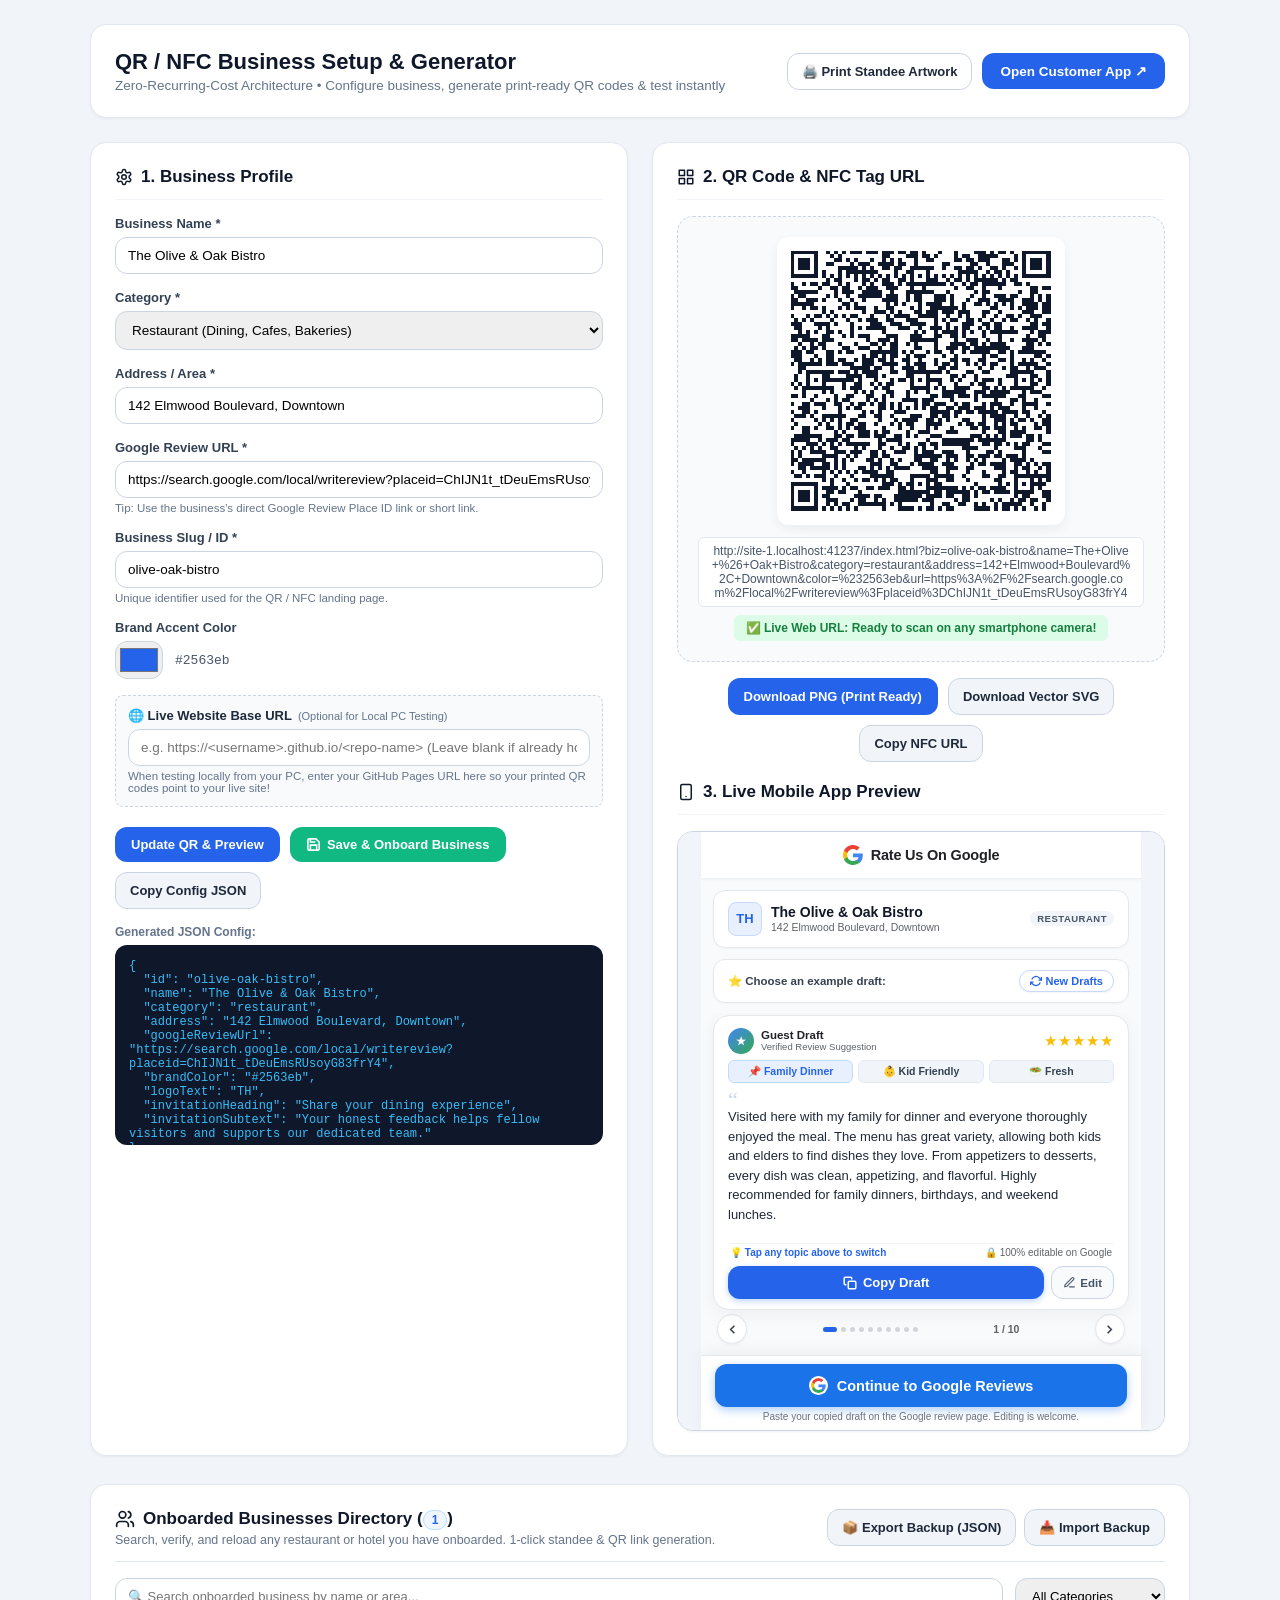
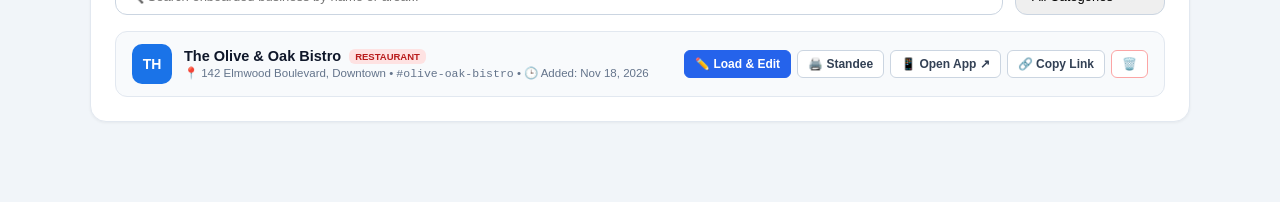
==== commit f4c02884: "Add files via upload" ====
--- a/admin.html
+++ b/admin.html
@@ -515,6 +515,15 @@
           </div>
         </div>
 
+        <div class="form-group" style="background: #f8fafc; padding: 12px; border-radius: 8px; border: 1.5px dashed #cbd5e1; margin-top: 10px;">
+          <label for="customDomainInput" style="color: #1e293b; display: flex; align-items: center; gap: 6px;">
+            <span>🌐 Live Website Base URL</span>
+            <span style="font-size: 11px; font-weight: normal; color: #64748b;">(Optional for Local PC Testing)</span>
+          </label>
+          <input type="text" id="customDomainInput" placeholder="e.g. https://<username>.github.io/<repo-name> (Leave blank if already hosted)" />
+          <div class="form-hint" style="margin-top: 4px;">When testing locally from your PC, enter your GitHub Pages URL here so your printed QR codes point to your live site!</div>
+        </div>
+
         <div class="btn-group" style="margin-top: 20px;">
           <button class="btn-primary" id="btnUpdatePreview">
             Update QR &amp; Preview
@@ -544,6 +553,7 @@
         <div class="qr-preview-box">
           <div id="qrOutput"></div>
           <div class="qr-target-url" id="qrTargetUrlText">Loading URL...</div>
+          <div id="qrScanStatusPill" style="margin-top: 8px; font-size: 12px; text-align: center;"></div>
         </div>
 
         <div class="btn-group" style="justify-content: center; margin-bottom: 20px;">
@@ -605,487 +615,7 @@
   </div>
 
   <script>
-/**
- * Standalone QR Code Generator in pure JavaScript (Zero External Dependencies)
- * Supports alphanumeric/byte encoding, error correction L/M/Q/H, and direct SVG / Canvas output.
- */
-(function(root, factory) {
-  if (typeof define === 'function' && define.amd) {
-    define([], factory);
-  } else if (typeof exports === 'object') {
-    module.exports = factory();
-  } else {
-    root.QRCode = factory();
-  }
-}(typeof self !== 'undefined' ? self : this, function() {
-
-  // Reed-Solomon & QR Math tables
-  const QRMath = {
-    glog: function(n) {
-      if (n < 1) throw new Error("glog(" + n + ")");
-      return QRMath.LOG_TABLE[n];
-    },
-    gexp: function(n) {
-      while (n < 0) n += 255;
-      while (n >= 256) n -= 255;
-      return QRMath.EXP_TABLE[n];
-    },
-    EXP_TABLE: new Array(256),
-    LOG_TABLE: new Array(256)
-  };
-
-  for (let i = 0; i < 8; i++) QRMath.EXP_TABLE[i] = 1 << i;
-  for (let i = 8; i < 256; i++) QRMath.EXP_TABLE[i] = QRMath.EXP_TABLE[i - 4] ^ QRMath.EXP_TABLE[i - 5] ^ QRMath.EXP_TABLE[i - 6] ^ QRMath.EXP_TABLE[i - 8];
-  for (let i = 0; i < 255; i++) QRMath.LOG_TABLE[QRMath.EXP_TABLE[i]] = i;
-
-  function QRPolynomial(num, shift) {
-    if (num.length == undefined) throw new Error(num.length + "/" + shift);
-    let offset = 0;
-    while (offset < num.length && num[offset] == 0) offset++;
-    this.num = new Array(num.length - offset + shift);
-    for (let i = 0; i < num.length - offset; i++) this.num[i] = num[i + offset];
-  }
-
-  QRPolynomial.prototype = {
-    get: function(index) { return this.num[index]; },
-    getLength: function() { return this.num.length; },
-    multiply: function(e) {
-      const num = new Array(this.getLength() + e.getLength() - 1);
-      for (let i = 0; i < this.getLength(); i++) {
-        for (let j = 0; j < e.getLength(); j++) {
-          num[i + j] ^= QRMath.gexp(QRMath.glog(this.get(i)) + QRMath.glog(e.get(j)));
-        }
-      }
-      return new QRPolynomial(num, 0);
-    },
-    mod: function(e) {
-      if (this.getLength() - e.getLength() < 0) return this;
-      const ratio = QRMath.glog(this.get(0)) - QRMath.glog(e.get(0));
-      const num = new Array(this.getLength());
-      for (let i = 0; i < this.getLength(); i++) num[i] = this.get(i);
-      for (let i = 0; i < e.getLength(); i++) num[i] ^= QRMath.gexp(QRMath.glog(e.get(i)) + ratio);
-      return new QRPolynomial(num, 0).mod(e);
-    }
-  };
-
-  function QRRSBlock(totalCount, dataCount) {
-    this.totalCount = totalCount;
-    this.dataCount = dataCount;
-  }
-
-  QRRSBlock.RS_BLOCK_TABLE = [
-    // 1-40 Versions with L, M, Q, H
-    [1, 26, 19], [1, 26, 16], [1, 26, 13], [1, 26, 9],
-    [1, 44, 34], [1, 44, 28], [1, 44, 22], [1, 44, 16],
-    [1, 70, 55], [1, 70, 44], [2, 35, 17], [2, 35, 13],
-    [1, 100, 80], [2, 50, 32], [2, 50, 24], [4, 25, 9],
-    [1, 134, 108], [2, 67, 43], [2, 33, 15, 2, 34, 16], [2, 33, 11, 2, 34, 12],
-    [2, 86, 68], [4, 43, 27], [4, 43, 19], [4, 43, 15],
-    [2, 98, 78], [4, 49, 31], [2, 32, 14, 4, 33, 15], [4, 39, 13, 1, 40, 14],
-    [2, 121, 97], [2, 60, 38, 2, 61, 39], [4, 40, 18, 2, 41, 19], [4, 40, 14, 2, 41, 15],
-    [2, 146, 116], [3, 58, 36, 2, 59, 37], [4, 36, 16, 4, 37, 17], [4, 36, 12, 4, 37, 13],
-    [2, 86, 68, 2, 87, 69], [4, 69, 43, 1, 70, 44], [6, 43, 19, 2, 44, 20], [6, 43, 15, 2, 44, 16]
-  ];
-
-  QRRSBlock.getRSBlocks = function(typeNumber, errorCorrectLevel) {
-    const rsBlock = QRRSBlock.getRsBlockTable(typeNumber, errorCorrectLevel);
-    if (rsBlock == undefined) throw new Error("bad rs block @ typeNumber:" + typeNumber);
-    const length = rsBlock.length / 3;
-    const list = [];
-    for (let i = 0; i < length; i++) {
-      const count = rsBlock[i * 3 + 0];
-      const totalCount = rsBlock[i * 3 + 1];
-      const dataCount = rsBlock[i * 3 + 2];
-      for (let j = 0; j < count; j++) list.push(new QRRSBlock(totalCount, dataCount));
-    }
-    return list;
-  };
-
-  QRRSBlock.getRsBlockTable = function(typeNumber, errorCorrectLevel) {
-    switch (errorCorrectLevel) {
-      case 1: return QRRSBlock.RS_BLOCK_TABLE[(typeNumber - 1) * 4 + 0];
-      case 0: return QRRSBlock.RS_BLOCK_TABLE[(typeNumber - 1) * 4 + 1];
-      case 3: return QRRSBlock.RS_BLOCK_TABLE[(typeNumber - 1) * 4 + 2];
-      case 2: return QRRSBlock.RS_BLOCK_TABLE[(typeNumber - 1) * 4 + 3];
-      default: return undefined;
-    }
-  };
-
-  function QRBitBuffer() {
-    this.buffer = [];
-    this.length = 0;
-  }
-
-  QRBitBuffer.prototype = {
-    get: function(index) {
-      const bufIndex = Math.floor(index / 8);
-      return ((this.buffer[bufIndex] >>> (7 - index % 8)) & 1) == 1;
-    },
-    put: function(num, length) {
-      for (let i = 0; i < length; i++) this.putBit(((num >>> (length - i - 1)) & 1) == 1);
-    },
-    putBit: function(bit) {
-      const bufIndex = Math.floor(this.length / 8);
-      if (this.buffer.length <= bufIndex) this.buffer.push(0);
-      if (bit) this.buffer[bufIndex] |= (0x80 >>> (this.length % 8));
-      this.length++;
-    }
-  };
-
-  function QRCodeModel(typeNumber, errorCorrectLevel) {
-    this.typeNumber = typeNumber;
-    this.errorCorrectLevel = errorCorrectLevel;
-    this.modules = null;
-    this.moduleCount = 0;
-    this.dataCache = null;
-    this.dataList = [];
-  }
-
-  QRCodeModel.prototype = {
-    addData: function(data) {
-      this.dataList.push(data);
-      this.dataCache = null;
-    },
-    isDark: function(row, col) {
-      if (row < 0 || this.moduleCount <= row || col < 0 || this.moduleCount <= col) {
-        throw new Error(row + "," + col);
-      }
-      return this.modules[row][col];
-    },
-    getModuleCount: function() { return this.moduleCount; },
-    make: function() {
-      if (this.typeNumber < 1) {
-        let typeNumber = 1;
-        for (typeNumber = 1; typeNumber < 40; typeNumber++) {
-          const rsBlocks = QRRSBlock.getRSBlocks(typeNumber, this.errorCorrectLevel);
-          const buffer = new QRBitBuffer();
-          let totalDataCount = 0;
-          for (let i = 0; i < rsBlocks.length; i++) totalDataCount += rsBlocks[i].dataCount;
-          for (let i = 0; i < this.dataList.length; i++) {
-            const data = this.dataList[i];
-            buffer.put(4, 4); // 8-bit byte mode
-            buffer.put(data.length, typeNumber < 10 ? 8 : 16);
-            for (let j = 0; j < data.length; j++) buffer.put(data.charCodeAt(j), 8);
-          }
-          if (buffer.length <= totalDataCount * 8) break;
-        }
-        this.typeNumber = typeNumber;
-      }
-      this.makeImpl(false, this.getBestMaskPattern());
-    },
-    makeImpl: function(test, maskPattern) {
-      this.moduleCount = this.typeNumber * 4 + 17;
-      this.modules = new Array(this.moduleCount);
-      for (let row = 0; row < this.moduleCount; row++) {
-        this.modules[row] = new Array(this.moduleCount);
-        for (let col = 0; col < this.moduleCount; col++) this.modules[row][col] = null;
-      }
-      this.setupPositionProbePattern(0, 0);
-      this.setupPositionProbePattern(this.moduleCount - 7, 0);
-      this.setupPositionProbePattern(0, this.moduleCount - 7);
-      this.setupTimingPattern();
-      this.setupPositionAdjustPattern();
-      if (this.typeNumber >= 7) this.setupTypeNumber(test);
-      if (this.dataCache == null) this.dataCache = QRCodeModel.createData(this.typeNumber, this.errorCorrectLevel, this.dataList);
-      this.mapData(this.dataCache, maskPattern);
-    },
-    setupPositionProbePattern: function(row, col) {
-      for (let r = -1; r <= 7; r++) {
-        if (row + r <= -1 || this.moduleCount <= row + r) continue;
-        for (let c = -1; c <= 7; c++) {
-          if (col + c <= -1 || this.moduleCount <= col + c) continue;
-          if ((0 <= r && r <= 6 && (c == 0 || c == 6)) || (0 <= c && c <= 6 && (r == 0 || r == 6)) || (2 <= r && r <= 4 && 2 <= c && c <= 4)) {
-            this.modules[row + r][col + c] = true;
-          } else {
-            this.modules[row + r][col + c] = false;
-          }
-        }
-      }
-    },
-    getBestMaskPattern: function() {
-      let minLostPoint = 0;
-      let pattern = 0;
-      for (let i = 0; i < 8; i++) {
-        this.makeImpl(true, i);
-        const lostPoint = QRUtil.getLostPoint(this);
-        if (i == 0 || minLostPoint > lostPoint) {
-          minLostPoint = lostPoint;
-          pattern = i;
-        }
-      }
-      return pattern;
-    },
-    setupTimingPattern: function() {
-      for (let r = 8; r < this.moduleCount - 8; r++) {
-        if (this.modules[r][6] != null) continue;
-        this.modules[r][6] = (r % 2 == 0);
-      }
-      for (let c = 8; c < this.moduleCount - 8; c++) {
-        if (this.modules[6][c] != null) continue;
-        this.modules[6][c] = (c % 2 == 0);
-      }
-    },
-    setupPositionAdjustPattern: function() {
-      const pos = QRUtil.getPatternPosition(this.typeNumber);
-      for (let i = 0; i < pos.length; i++) {
-        for (let j = 0; j < pos.length; j++) {
-          const row = pos[i];
-          const col = pos[j];
-          if (this.modules[row][col] != null) continue;
-          for (let r = -2; r <= 2; r++) {
-            for (let c = -2; c <= 2; c++) {
-              if (r == -2 || r == 2 || c == -2 || c == 2 || (r == 0 && c == 0)) {
-                this.modules[row + r][col + c] = true;
-              } else {
-                this.modules[row + r][col + c] = false;
-              }
-            }
-          }
-        }
-      }
-    },
-    setupTypeNumber: function(test) {
-      const bits = QRUtil.getBCHTypeNumber(this.typeNumber);
-      for (let i = 0; i < 18; i++) {
-        const mod = (!test && ((bits >> i) & 1) == 1);
-        this.modules[Math.floor(i / 3)][i % 3 + this.moduleCount - 8 - 3] = mod;
-        this.modules[i % 3 + this.moduleCount - 8 - 3][Math.floor(i / 3)] = mod;
-      }
-    },
-    mapData: function(data, maskPattern) {
-      let inc = -1;
-      let row = this.moduleCount - 1;
-      let bitIndex = 7;
-      let byteIndex = 0;
-      for (let col = this.moduleCount - 1; col > 0; col -= 2) {
-        if (col == 6) col--;
-        while (true) {
-          for (let c = 0; c < 2; c++) {
-            if (this.modules[row][col - c] == null) {
-              let dark = false;
-              if (byteIndex < data.length) dark = (((data[byteIndex] >>> bitIndex) & 1) == 1);
-              const mask = QRUtil.getMask(maskPattern, row, col - c);
-              if (mask) dark = !dark;
-              this.modules[row][col - c] = dark;
-              bitIndex--;
-              if (bitIndex == -1) {
-                byteIndex++;
-                bitIndex = 7;
-              }
-            }
-          }
-          row += inc;
-          if (row < 0 || this.moduleCount <= row) {
-            row -= inc;
-            inc = -inc;
-            break;
-          }
-        }
-      }
-    }
-  };
-
-  QRCodeModel.createData = function(typeNumber, errorCorrectLevel, dataList) {
-    const rsBlocks = QRRSBlock.getRSBlocks(typeNumber, errorCorrectLevel);
-    const buffer = new QRBitBuffer();
-    for (let i = 0; i < dataList.length; i++) {
-      const data = dataList[i];
-      buffer.put(4, 4); // byte mode
-      buffer.put(data.length, typeNumber < 10 ? 8 : 16);
-      for (let j = 0; j < data.length; j++) buffer.put(data.charCodeAt(j), 8);
-    }
-    let totalDataCount = 0;
-    for (let i = 0; i < rsBlocks.length; i++) totalDataCount += rsBlocks[i].dataCount;
-    if (buffer.length + 4 <= totalDataCount * 8) buffer.put(0, 4);
-    while (buffer.length % 8 != 0) buffer.putBit(false);
-    while (true) {
-      if (buffer.length >= totalDataCount * 8) break;
-      buffer.put(0xEC, 8);
-      if (buffer.length >= totalDataCount * 8) break;
-      buffer.put(0x11, 8);
-    }
-    return QRCodeModel.createBytes(buffer, rsBlocks);
-  };
-
-  QRCodeModel.createBytes = function(buffer, rsBlocks) {
-    let offset = 0;
-    let maxDcCount = 0;
-    let maxEcCount = 0;
-    const dcdata = new Array(rsBlocks.length);
-    const ecdata = new Array(rsBlocks.length);
-    for (let r = 0; r < rsBlocks.length; r++) {
-      const dcCount = rsBlocks[r].dataCount;
-      const ecCount = rsBlocks[r].totalCount - dcCount;
-      maxDcCount = Math.max(maxDcCount, dcCount);
-      maxEcCount = Math.max(maxEcCount, ecCount);
-      dcdata[r] = new Array(dcCount);
-      for (let i = 0; i < dcdata[r].length; i++) dcdata[r][i] = 0xff & buffer.buffer[i + offset];
-      offset += dcCount;
-      const rsPoly = QRUtil.getErrorCorrectPolynomial(ecCount);
-      const rawPoly = new QRPolynomial(dcdata[r], rsPoly.getLength() - 1);
-      const modPoly = rawPoly.mod(rsPoly);
-      ecdata[r] = new Array(rsPoly.getLength() - 1);
-      for (let i = 0; i < ecdata[r].length; i++) {
-        const modIndex = i + modPoly.getLength() - ecdata[r].length;
-        ecdata[r][i] = (modIndex >= 0) ? modPoly.get(modIndex) : 0;
-      }
-    }
-    let totalCodeCount = 0;
-    for (let i = 0; i < rsBlocks.length; i++) totalCodeCount += rsBlocks[i].totalCount;
-    const data = new Array(totalCodeCount);
-    let index = 0;
-    for (let i = 0; i < maxDcCount; i++) {
-      for (let r = 0; r < rsBlocks.length; r++) {
-        if (i < dcdata[r].length) data[index++] = dcdata[r][i];
-      }
-    }
-    for (let i = 0; i < maxEcCount; i++) {
-      for (let r = 0; r < rsBlocks.length; r++) {
-        if (i < ecdata[r].length) data[index++] = ecdata[r][i];
-      }
-    }
-    return data;
-  };
-
-  const QRUtil = {
-    PATTERN_POSITION_TABLE: [
-      [], [6, 18], [6, 22], [6, 26], [6, 30], [6, 34], [6, 22, 38], [6, 24, 42], [6, 26, 46], [6, 28, 50], [6, 30, 54]
-    ],
-    getPatternPosition: function(typeNumber) { return QRUtil.PATTERN_POSITION_TABLE[typeNumber - 1] || []; },
-    getMask: function(maskPattern, i, j) {
-      switch (maskPattern) {
-        case 0: return (i + j) % 2 == 0;
-        case 1: return i % 2 == 0;
-        case 2: return j % 3 == 0;
-        case 3: return (i + j) % 3 == 0;
-        case 4: return (Math.floor(i / 2) + Math.floor(j / 3)) % 2 == 0;
-        case 5: return (i * j) % 2 + (i * j) % 3 == 0;
-        case 6: return ((i * j) % 2 + (i * j) % 3) % 2 == 0;
-        case 7: return ((i * j) % 3 + (i + j) % 2) % 2 == 0;
-        default: throw new Error("bad maskPattern:" + maskPattern);
-      }
-    },
-    getErrorCorrectPolynomial: function(errorCorrectLength) {
-      let a = new QRPolynomial([1], 0);
-      for (let i = 0; i < errorCorrectLength; i++) a = a.multiply(new QRPolynomial([1, QRMath.gexp(i)], 0));
-      return a;
-    },
-    getBCHTypeNumber: function(data) {
-      let d = data << 12;
-      while (QRUtil.getBCHDigit(d) - QRUtil.getBCHDigit(7973) >= 0) {
-        d ^= (7973 << (QRUtil.getBCHDigit(d) - QRUtil.getBCHDigit(7973)));
-      }
-      return (data << 12) | d;
-    },
-    getBCHDigit: function(data) {
-      let digit = 0;
-      while (data != 0) { digit++; data >>>= 1; }
-      return digit;
-    },
-    getLostPoint: function(qrCode) {
-      const moduleCount = qrCode.getModuleCount();
-      let lostPoint = 0;
-      for (let row = 0; row < moduleCount; row++) {
-        for (let col = 0; col < moduleCount; col++) {
-          let sameCount = 0;
-          const dark = qrCode.isDark(row, col);
-          for (let r = -1; r <= 1; r++) {
-            if (row + r < 0 || moduleCount <= row + r) continue;
-            for (let c = -1; c <= 1; c++) {
-              if (col + c < 0 || moduleCount <= col + c) continue;
-              if (r == 0 && c == 0) continue;
-              if (dark == qrCode.isDark(row + r, col + c)) sameCount++;
-            }
-          }
-          if (sameCount > 5) lostPoint += (3 + sameCount - 5);
-        }
-      }
-      return lostPoint;
-    }
-  };
-
-  /**
-   * Main QRCode class for DOM / Canvas / SVG rendering
-   */
-  function QRCode(target, options) {
-    if (typeof options === "string") {
-      options = { text: options };
-    }
-    this.options = Object.assign({
-      width: 256,
-      height: 256,
-      typeNumber: 4,
-      colorDark: "#000000",
-      colorLight: "#ffffff",
-      correctLevel: 0 // M
-    }, options);
-
-    this.target = typeof target === "string" ? document.getElementById(target) : target;
-    if (this.options.text) {
-      this.makeCode(this.options.text);
-    }
-  }
-
-  QRCode.prototype.makeCode = function(text) {
-    const qr = new QRCodeModel(0, this.options.correctLevel);
-    qr.addData(text);
-    qr.make();
-    this.render(qr);
-  };
-
-  QRCode.prototype.render = function(qr) {
-    if (!this.target) return;
-    this.target.innerHTML = '';
-    const moduleCount = qr.getModuleCount();
-    const size = this.options.width;
-    const cellSize = size / moduleCount;
-
-    // Create Canvas
-    const canvas = document.createElement('canvas');
-    canvas.width = size;
-    canvas.height = size;
-    const ctx = canvas.getContext('2d');
-    ctx.fillStyle = this.options.colorLight;
-    ctx.fillRect(0, 0, size, size);
-    ctx.fillStyle = this.options.colorDark;
-
-    for (let row = 0; row < moduleCount; row++) {
-      for (let col = 0; col < moduleCount; col++) {
-        if (qr.isDark(row, col)) {
-          ctx.fillRect(Math.round(col * cellSize), Math.round(row * cellSize), Math.ceil(cellSize), Math.ceil(cellSize));
-        }
-      }
-    }
-    this.target.appendChild(canvas);
-    this.canvas = canvas;
-    this.qrModel = qr;
-  };
-
-  QRCode.prototype.getSvgString = function() {
-    if (!this.qrModel) return '';
-    const qr = this.qrModel;
-    const moduleCount = qr.getModuleCount();
-    const size = this.options.width;
-    const cellSize = (size / moduleCount).toFixed(3);
-
-    let rects = '';
-    for (let row = 0; row < moduleCount; row++) {
-      for (let col = 0; col < moduleCount; col++) {
-        if (qr.isDark(row, col)) {
-          rects += `<rect x="${(col * cellSize)}" y="${(row * cellSize)}" width="${cellSize}" height="${cellSize}" fill="${this.options.colorDark}" />`;
-        }
-      }
-    }
-
-    return `<svg xmlns="http://www.w3.org/2000/svg" viewBox="0 0 ${size} ${size}" width="${size}" height="${size}">
-      <rect width="100%" height="100%" fill="${this.options.colorLight}"/>
-      ${rects}
-    </svg>`;
-  };
-
-  return QRCode;
-}));
-
+var QRCode;!function(){function a(a){this.mode=c.MODE_8BIT_BYTE,this.data=a,this.parsedData=[];for(var b=[],d=0,e=this.data.length;e>d;d++){var f=this.data.charCodeAt(d);f>65536?(b[0]=240|(1835008&f)>>>18,b[1]=128|(258048&f)>>>12,b[2]=128|(4032&f)>>>6,b[3]=128|63&f):f>2048?(b[0]=224|(61440&f)>>>12,b[1]=128|(4032&f)>>>6,b[2]=128|63&f):f>128?(b[0]=192|(1984&f)>>>6,b[1]=128|63&f):b[0]=f,this.parsedData=this.parsedData.concat(b)}this.parsedData.length!=this.data.length&&(this.parsedData.unshift(191),this.parsedData.unshift(187),this.parsedData.unshift(239))}function b(a,b){this.typeNumber=a,this.errorCorrectLevel=b,this.modules=null,this.moduleCount=0,this.dataCache=null,this.dataList=[]}function i(a,b){if(void 0==a.length)throw new Error(a.length+"/"+b);for(var c=0;c<a.length&&0==a[c];)c++;this.num=new Array(a.length-c+b);for(var d=0;d<a.length-c;d++)this.num[d]=a[d+c]}function j(a,b){this.totalCount=a,this.dataCount=b}function k(){this.buffer=[],this.length=0}function m(){return"undefined"!=typeof CanvasRenderingContext2D}function n(){var a=!1,b=navigator.userAgent;return/android/i.test(b)&&(a=!0,aMat=b.toString().match(/android ([0-9]\.[0-9])/i),aMat&&aMat[1]&&(a=parseFloat(aMat[1]))),a}function r(a,b){for(var c=1,e=s(a),f=0,g=l.length;g>=f;f++){var h=0;switch(b){case d.L:h=l[f][0];break;case d.M:h=l[f][1];break;case d.Q:h=l[f][2];break;case d.H:h=l[f][3]}if(h>=e)break;c++}if(c>l.length)throw new Error("Too long data");return c}function s(a){var b=encodeURI(a).toString().replace(/\%[0-9a-fA-F]{2}/g,"a");return b.length+(b.length!=a?3:0)}a.prototype={getLength:function(){return this.parsedData.length},write:function(a){for(var b=0,c=this.parsedData.length;c>b;b++)a.put(this.parsedData[b],8)}},b.prototype={addData:function(b){var c=new a(b);this.dataList.push(c),this.dataCache=null},isDark:function(a,b){if(0>a||this.moduleCount<=a||0>b||this.moduleCount<=b)throw new Error(a+","+b);return this.modules[a][b]},getModuleCount:function(){return this.moduleCount},make:function(){this.makeImpl(!1,this.getBestMaskPattern())},makeImpl:function(a,c){this.moduleCount=4*this.typeNumber+17,this.modules=new Array(this.moduleCount);for(var d=0;d<this.moduleCount;d++){this.modules[d]=new Array(this.moduleCount);for(var e=0;e<this.moduleCount;e++)this.modules[d][e]=null}this.setupPositionProbePattern(0,0),this.setupPositionProbePattern(this.moduleCount-7,0),this.setupPositionProbePattern(0,this.moduleCount-7),this.setupPositionAdjustPattern(),this.setupTimingPattern(),this.setupTypeInfo(a,c),this.typeNumber>=7&&this.setupTypeNumber(a),null==this.dataCache&&(this.dataCache=b.createData(this.typeNumber,this.errorCorrectLevel,this.dataList)),this.mapData(this.dataCache,c)},setupPositionProbePattern:function(a,b){for(var c=-1;7>=c;c++)if(!(-1>=a+c||this.moduleCount<=a+c))for(var d=-1;7>=d;d++)-1>=b+d||this.moduleCount<=b+d||(this.modules[a+c][b+d]=c>=0&&6>=c&&(0==d||6==d)||d>=0&&6>=d&&(0==c||6==c)||c>=2&&4>=c&&d>=2&&4>=d?!0:!1)},getBestMaskPattern:function(){for(var a=0,b=0,c=0;8>c;c++){this.makeImpl(!0,c);var d=f.getLostPoint(this);(0==c||a>d)&&(a=d,b=c)}return b},createMovieClip:function(a,b,c){var d=a.createEmptyMovieClip(b,c),e=1;this.make();for(var f=0;f<this.modules.length;f++)for(var g=f*e,h=0;h<this.modules[f].length;h++){var i=h*e,j=this.modules[f][h];j&&(d.beginFill(0,100),d.moveTo(i,g),d.lineTo(i+e,g),d.lineTo(i+e,g+e),d.lineTo(i,g+e),d.endFill())}return d},setupTimingPattern:function(){for(var a=8;a<this.moduleCount-8;a++)null==this.modules[a][6]&&(this.modules[a][6]=0==a%2);for(var b=8;b<this.moduleCount-8;b++)null==this.modules[6][b]&&(this.modules[6][b]=0==b%2)},setupPositionAdjustPattern:function(){for(var a=f.getPatternPosition(this.typeNumber),b=0;b<a.length;b++)for(var c=0;c<a.length;c++){var d=a[b],e=a[c];if(null==this.modules[d][e])for(var g=-2;2>=g;g++)for(var h=-2;2>=h;h++)this.modules[d+g][e+h]=-2==g||2==g||-2==h||2==h||0==g&&0==h?!0:!1}},setupTypeNumber:function(a){for(var b=f.getBCHTypeNumber(this.typeNumber),c=0;18>c;c++){var d=!a&&1==(1&b>>c);this.modules[Math.floor(c/3)][c%3+this.moduleCount-8-3]=d}for(var c=0;18>c;c++){var d=!a&&1==(1&b>>c);this.modules[c%3+this.moduleCount-8-3][Math.floor(c/3)]=d}},setupTypeInfo:function(a,b){for(var c=this.errorCorrectLevel<<3|b,d=f.getBCHTypeInfo(c),e=0;15>e;e++){var g=!a&&1==(1&d>>e);6>e?this.modules[e][8]=g:8>e?this.modules[e+1][8]=g:this.modules[this.moduleCount-15+e][8]=g}for(var e=0;15>e;e++){var g=!a&&1==(1&d>>e);8>e?this.modules[8][this.moduleCount-e-1]=g:9>e?this.modules[8][15-e-1+1]=g:this.modules[8][15-e-1]=g}this.modules[this.moduleCount-8][8]=!a},mapData:function(a,b){for(var c=-1,d=this.moduleCount-1,e=7,g=0,h=this.moduleCount-1;h>0;h-=2)for(6==h&&h--;;){for(var i=0;2>i;i++)if(null==this.modules[d][h-i]){var j=!1;g<a.length&&(j=1==(1&a[g]>>>e));var k=f.getMask(b,d,h-i);k&&(j=!j),this.modules[d][h-i]=j,e--,-1==e&&(g++,e=7)}if(d+=c,0>d||this.moduleCount<=d){d-=c,c=-c;break}}}},b.PAD0=236,b.PAD1=17,b.createData=function(a,c,d){for(var e=j.getRSBlocks(a,c),g=new k,h=0;h<d.length;h++){var i=d[h];g.put(i.mode,4),g.put(i.getLength(),f.getLengthInBits(i.mode,a)),i.write(g)}for(var l=0,h=0;h<e.length;h++)l+=e[h].dataCount;if(g.getLengthInBits()>8*l)throw new Error("code length overflow. ("+g.getLengthInBits()+">"+8*l+")");for(g.getLengthInBits()+4<=8*l&&g.put(0,4);0!=g.getLengthInBits()%8;)g.putBit(!1);for(;;){if(g.getLengthInBits()>=8*l)break;if(g.put(b.PAD0,8),g.getLengthInBits()>=8*l)break;g.put(b.PAD1,8)}return b.createBytes(g,e)},b.createBytes=function(a,b){for(var c=0,d=0,e=0,g=new Array(b.length),h=new Array(b.length),j=0;j<b.length;j++){var k=b[j].dataCount,l=b[j].totalCount-k;d=Math.max(d,k),e=Math.max(e,l),g[j]=new Array(k);for(var m=0;m<g[j].length;m++)g[j][m]=255&a.buffer[m+c];c+=k;var n=f.getErrorCorrectPolynomial(l),o=new i(g[j],n.getLength()-1),p=o.mod(n);h[j]=new Array(n.getLength()-1);for(var m=0;m<h[j].length;m++){var q=m+p.getLength()-h[j].length;h[j][m]=q>=0?p.get(q):0}}for(var r=0,m=0;m<b.length;m++)r+=b[m].totalCount;for(var s=new Array(r),t=0,m=0;d>m;m++)for(var j=0;j<b.length;j++)m<g[j].length&&(s[t++]=g[j][m]);for(var m=0;e>m;m++)for(var j=0;j<b.length;j++)m<h[j].length&&(s[t++]=h[j][m]);return s};for(var c={MODE_NUMBER:1,MODE_ALPHA_NUM:2,MODE_8BIT_BYTE:4,MODE_KANJI:8},d={L:1,M:0,Q:3,H:2},e={PATTERN000:0,PATTERN001:1,PATTERN010:2,PATTERN011:3,PATTERN100:4,PATTERN101:5,PATTERN110:6,PATTERN111:7},f={PATTERN_POSITION_TABLE:[[],[6,18],[6,22],[6,26],[6,30],[6,34],[6,22,38],[6,24,42],[6,26,46],[6,28,50],[6,30,54],[6,32,58],[6,34,62],[6,26,46,66],[6,26,48,70],[6,26,50,74],[6,30,54,78],[6,30,56,82],[6,30,58,86],[6,34,62,90],[6,28,50,72,94],[6,26,50,74,98],[6,30,54,78,102],[6,28,54,80,106],[6,32,58,84,110],[6,30,58,86,114],[6,34,62,90,118],[6,26,50,74,98,122],[6,30,54,78,102,126],[6,26,52,78,104,130],[6,30,56,82,108,134],[6,34,60,86,112,138],[6,30,58,86,114,142],[6,34,62,90,118,146],[6,30,54,78,102,126,150],[6,24,50,76,102,128,154],[6,28,54,80,106,132,158],[6,32,58,84,110,136,162],[6,26,54,82,110,138,166],[6,30,58,86,114,142,170]],G15:1335,G18:7973,G15_MASK:21522,getBCHTypeInfo:function(a){for(var b=a<<10;f.getBCHDigit(b)-f.getBCHDigit(f.G15)>=0;)b^=f.G15<<f.getBCHDigit(b)-f.getBCHDigit(f.G15);return(a<<10|b)^f.G15_MASK},getBCHTypeNumber:function(a){for(var b=a<<12;f.getBCHDigit(b)-f.getBCHDigit(f.G18)>=0;)b^=f.G18<<f.getBCHDigit(b)-f.getBCHDigit(f.G18);return a<<12|b},getBCHDigit:function(a){for(var b=0;0!=a;)b++,a>>>=1;return b},getPatternPosition:function(a){return f.PATTERN_POSITION_TABLE[a-1]},getMask:function(a,b,c){switch(a){case e.PATTERN000:return 0==(b+c)%2;case e.PATTERN001:return 0==b%2;case e.PATTERN010:return 0==c%3;case e.PATTERN011:return 0==(b+c)%3;case e.PATTERN100:return 0==(Math.floor(b/2)+Math.floor(c/3))%2;case e.PATTERN101:return 0==b*c%2+b*c%3;case e.PATTERN110:return 0==(b*c%2+b*c%3)%2;case e.PATTERN111:return 0==(b*c%3+(b+c)%2)%2;default:throw new Error("bad maskPattern:"+a)}},getErrorCorrectPolynomial:function(a){for(var b=new i([1],0),c=0;a>c;c++)b=b.multiply(new i([1,g.gexp(c)],0));return b},getLengthInBits:function(a,b){if(b>=1&&10>b)switch(a){case c.MODE_NUMBER:return 10;case c.MODE_ALPHA_NUM:return 9;case c.MODE_8BIT_BYTE:return 8;case c.MODE_KANJI:return 8;default:throw new Error("mode:"+a)}else if(27>b)switch(a){case c.MODE_NUMBER:return 12;case c.MODE_ALPHA_NUM:return 11;case c.MODE_8BIT_BYTE:return 16;case c.MODE_KANJI:return 10;default:throw new Error("mode:"+a)}else{if(!(41>b))throw new Error("type:"+b);switch(a){case c.MODE_NUMBER:return 14;case c.MODE_ALPHA_NUM:return 13;case c.MODE_8BIT_BYTE:return 16;case c.MODE_KANJI:return 12;default:throw new Error("mode:"+a)}}},getLostPoint:function(a){for(var b=a.getModuleCount(),c=0,d=0;b>d;d++)for(var e=0;b>e;e++){for(var f=0,g=a.isDark(d,e),h=-1;1>=h;h++)if(!(0>d+h||d+h>=b))for(var i=-1;1>=i;i++)0>e+i||e+i>=b||(0!=h||0!=i)&&g==a.isDark(d+h,e+i)&&f++;f>5&&(c+=3+f-5)}for(var d=0;b-1>d;d++)for(var e=0;b-1>e;e++){var j=0;a.isDark(d,e)&&j++,a.isDark(d+1,e)&&j++,a.isDark(d,e+1)&&j++,a.isDark(d+1,e+1)&&j++,(0==j||4==j)&&(c+=3)}for(var d=0;b>d;d++)for(var e=0;b-6>e;e++)a.isDark(d,e)&&!a.isDark(d,e+1)&&a.isDark(d,e+2)&&a.isDark(d,e+3)&&a.isDark(d,e+4)&&!a.isDark(d,e+5)&&a.isDark(d,e+6)&&(c+=40);for(var e=0;b>e;e++)for(var d=0;b-6>d;d++)a.isDark(d,e)&&!a.isDark(d+1,e)&&a.isDark(d+2,e)&&a.isDark(d+3,e)&&a.isDark(d+4,e)&&!a.isDark(d+5,e)&&a.isDark(d+6,e)&&(c+=40);for(var k=0,e=0;b>e;e++)for(var d=0;b>d;d++)a.isDark(d,e)&&k++;var l=Math.abs(100*k/b/b-50)/5;return c+=10*l}},g={glog:function(a){if(1>a)throw new Error("glog("+a+")");return g.LOG_TABLE[a]},gexp:function(a){for(;0>a;)a+=255;for(;a>=256;)a-=255;return g.EXP_TABLE[a]},EXP_TABLE:new Array(256),LOG_TABLE:new Array(256)},h=0;8>h;h++)g.EXP_TABLE[h]=1<<h;for(var h=8;256>h;h++)g.EXP_TABLE[h]=g.EXP_TABLE[h-4]^g.EXP_TABLE[h-5]^g.EXP_TABLE[h-6]^g.EXP_TABLE[h-8];for(var h=0;255>h;h++)g.LOG_TABLE[g.EXP_TABLE[h]]=h;i.prototype={get:function(a){return this.num[a]},getLength:function(){return this.num.length},multiply:function(a){for(var b=new Array(this.getLength()+a.getLength()-1),c=0;c<this.getLength();c++)for(var d=0;d<a.getLength();d++)b[c+d]^=g.gexp(g.glog(this.get(c))+g.glog(a.get(d)));return new i(b,0)},mod:function(a){if(this.getLength()-a.getLength()<0)return this;for(var b=g.glog(this.get(0))-g.glog(a.get(0)),c=new Array(this.getLength()),d=0;d<this.getLength();d++)c[d]=this.get(d);for(var d=0;d<a.getLength();d++)c[d]^=g.gexp(g.glog(a.get(d))+b);return new i(c,0).mod(a)}},j.RS_BLOCK_TABLE=[[1,26,19],[1,26,16],[1,26,13],[1,26,9],[1,44,34],[1,44,28],[1,44,22],[1,44,16],[1,70,55],[1,70,44],[2,35,17],[2,35,13],[1,100,80],[2,50,32],[2,50,24],[4,25,9],[1,134,108],[2,67,43],[2,33,15,2,34,16],[2,33,11,2,34,12],[2,86,68],[4,43,27],[4,43,19],[4,43,15],[2,98,78],[4,49,31],[2,32,14,4,33,15],[4,39,13,1,40,14],[2,121,97],[2,60,38,2,61,39],[4,40,18,2,41,19],[4,40,14,2,41,15],[2,146,116],[3,58,36,2,59,37],[4,36,16,4,37,17],[4,36,12,4,37,13],[2,86,68,2,87,69],[4,69,43,1,70,44],[6,43,19,2,44,20],[6,43,15,2,44,16],[4,101,81],[1,80,50,4,81,51],[4,50,22,4,51,23],[3,36,12,8,37,13],[2,116,92,2,117,93],[6,58,36,2,59,37],[4,46,20,6,47,21],[7,42,14,4,43,15],[4,133,107],[8,59,37,1,60,38],[8,44,20,4,45,21],[12,33,11,4,34,12],[3,145,115,1,146,116],[4,64,40,5,65,41],[11,36,16,5,37,17],[11,36,12,5,37,13],[5,109,87,1,110,88],[5,65,41,5,66,42],[5,54,24,7,55,25],[11,36,12],[5,122,98,1,123,99],[7,73,45,3,74,46],[15,43,19,2,44,20],[3,45,15,13,46,16],[1,135,107,5,136,108],[10,74,46,1,75,47],[1,50,22,15,51,23],[2,42,14,17,43,15],[5,150,120,1,151,121],[9,69,43,4,70,44],[17,50,22,1,51,23],[2,42,14,19,43,15],[3,141,113,4,142,114],[3,70,44,11,71,45],[17,47,21,4,48,22],[9,39,13,16,40,14],[3,135,107,5,136,108],[3,67,41,13,68,42],[15,54,24,5,55,25],[15,43,15,10,44,16],[4,144,116,4,145,117],[17,68,42],[17,50,22,6,51,23],[19,46,16,6,47,17],[2,139,111,7,140,112],[17,74,46],[7,54,24,16,55,25],[34,37,13],[4,151,121,5,152,122],[4,75,47,14,76,48],[11,54,24,14,55,25],[16,45,15,14,46,16],[6,147,117,4,148,118],[6,73,45,14,74,46],[11,54,24,16,55,25],[30,46,16,2,47,17],[8,132,106,4,133,107],[8,75,47,13,76,48],[7,54,24,22,55,25],[22,45,15,13,46,16],[10,142,114,2,143,115],[19,74,46,4,75,47],[28,50,22,6,51,23],[33,46,16,4,47,17],[8,152,122,4,153,123],[22,73,45,3,74,46],[8,53,23,26,54,24],[12,45,15,28,46,16],[3,147,117,10,148,118],[3,73,45,23,74,46],[4,54,24,31,55,25],[11,45,15,31,46,16],[7,146,116,7,147,117],[21,73,45,7,74,46],[1,53,23,37,54,24],[19,45,15,26,46,16],[5,145,115,10,146,116],[19,75,47,10,76,48],[15,54,24,25,55,25],[23,45,15,25,46,16],[13,145,115,3,146,116],[2,74,46,29,75,47],[42,54,24,1,55,25],[23,45,15,28,46,16],[17,145,115],[10,74,46,23,75,47],[10,54,24,35,55,25],[19,45,15,35,46,16],[17,145,115,1,146,116],[14,74,46,21,75,47],[29,54,24,19,55,25],[11,45,15,46,46,16],[13,145,115,6,146,116],[14,74,46,23,75,47],[44,54,24,7,55,25],[59,46,16,1,47,17],[12,151,121,7,152,122],[12,75,47,26,76,48],[39,54,24,14,55,25],[22,45,15,41,46,16],[6,151,121,14,152,122],[6,75,47,34,76,48],[46,54,24,10,55,25],[2,45,15,64,46,16],[17,152,122,4,153,123],[29,74,46,14,75,47],[49,54,24,10,55,25],[24,45,15,46,46,16],[4,152,122,18,153,123],[13,74,46,32,75,47],[48,54,24,14,55,25],[42,45,15,32,46,16],[20,147,117,4,148,118],[40,75,47,7,76,48],[43,54,24,22,55,25],[10,45,15,67,46,16],[19,148,118,6,149,119],[18,75,47,31,76,48],[34,54,24,34,55,25],[20,45,15,61,46,16]],j.getRSBlocks=function(a,b){var c=j.getRsBlockTable(a,b);if(void 0==c)throw new Error("bad rs block @ typeNumber:"+a+"/errorCorrectLevel:"+b);for(var d=c.length/3,e=[],f=0;d>f;f++)for(var g=c[3*f+0],h=c[3*f+1],i=c[3*f+2],k=0;g>k;k++)e.push(new j(h,i));return e},j.getRsBlockTable=function(a,b){switch(b){case d.L:return j.RS_BLOCK_TABLE[4*(a-1)+0];case d.M:return j.RS_BLOCK_TABLE[4*(a-1)+1];case d.Q:return j.RS_BLOCK_TABLE[4*(a-1)+2];case d.H:return j.RS_BLOCK_TABLE[4*(a-1)+3];default:return void 0}},k.prototype={get:function(a){var b=Math.floor(a/8);return 1==(1&this.buffer[b]>>>7-a%8)},put:function(a,b){for(var c=0;b>c;c++)this.putBit(1==(1&a>>>b-c-1))},getLengthInBits:function(){return this.length},putBit:function(a){var b=Math.floor(this.length/8);this.buffer.length<=b&&this.buffer.push(0),a&&(this.buffer[b]|=128>>>this.length%8),this.length++}};var l=[[17,14,11,7],[32,26,20,14],[53,42,32,24],[78,62,46,34],[106,84,60,44],[134,106,74,58],[154,122,86,64],[192,152,108,84],[230,180,130,98],[271,213,151,119],[321,251,177,137],[367,287,203,155],[425,331,241,177],[458,362,258,194],[520,412,292,220],[586,450,322,250],[644,504,364,280],[718,560,394,310],[792,624,442,338],[858,666,482,382],[929,711,509,403],[1003,779,565,439],[1091,857,611,461],[1171,911,661,511],[1273,997,715,535],[1367,1059,751,593],[1465,1125,805,625],[1528,1190,868,658],[1628,1264,908,698],[1732,1370,982,742],[1840,1452,1030,790],[1952,1538,1112,842],[2068,1628,1168,898],[2188,1722,1228,958],[2303,1809,1283,983],[2431,1911,1351,1051],[2563,1989,1423,1093],[2699,2099,1499,1139],[2809,2213,1579,1219],[2953,2331,1663,1273]],o=function(){var a=function(a,b){this._el=a,this._htOption=b};return a.prototype.draw=function(a){function g(a,b){var c=document.createElementNS("http://www.w3.org/2000/svg",a);for(var d in b)b.hasOwnProperty(d)&&c.setAttribute(d,b[d]);return c}var b=this._htOption,c=this._el,d=a.getModuleCount();Math.floor(b.width/d),Math.floor(b.height/d),this.clear();var h=g("svg",{viewBox:"0 0 "+String(d)+" "+String(d),width:"100%",height:"100%",fill:b.colorLight});h.setAttributeNS("http://www.w3.org/2000/xmlns/","xmlns:xlink","http://www.w3.org/1999/xlink"),c.appendChild(h),h.appendChild(g("rect",{fill:b.colorDark,width:"1",height:"1",id:"template"}));for(var i=0;d>i;i++)for(var j=0;d>j;j++)if(a.isDark(i,j)){var k=g("use",{x:String(i),y:String(j)});k.setAttributeNS("http://www.w3.org/1999/xlink","href","#template"),h.appendChild(k)}},a.prototype.clear=function(){for(;this._el.hasChildNodes();)this._el.removeChild(this._el.lastChild)},a}(),p="svg"===document.documentElement.tagName.toLowerCase(),q=p?o:m()?function(){function a(){this._elImage.src=this._elCanvas.toDataURL("image/png"),this._elImage.style.display="block",this._elCanvas.style.display="none"}function d(a,b){var c=this;if(c._fFail=b,c._fSuccess=a,null===c._bSupportDataURI){var d=document.createElement("img"),e=function(){c._bSupportDataURI=!1,c._fFail&&_fFail.call(c)},f=function(){c._bSupportDataURI=!0,c._fSuccess&&c._fSuccess.call(c)};return d.onabort=e,d.onerror=e,d.onload=f,d.src="[data-uri]",void 0}c._bSupportDataURI===!0&&c._fSuccess?c._fSuccess.call(c):c._bSupportDataURI===!1&&c._fFail&&c._fFail.call(c)}if(this._android&&this._android<=2.1){var b=1/window.devicePixelRatio,c=CanvasRenderingContext2D.prototype.drawImage;CanvasRenderingContext2D.prototype.drawImage=function(a,d,e,f,g,h,i,j){if("nodeName"in a&&/img/i.test(a.nodeName))for(var l=arguments.length-1;l>=1;l--)arguments[l]=arguments[l]*b;else"undefined"==typeof j&&(arguments[1]*=b,arguments[2]*=b,arguments[3]*=b,arguments[4]*=b);c.apply(this,arguments)}}var e=function(a,b){this._bIsPainted=!1,this._android=n(),this._htOption=b,this._elCanvas=document.createElement("canvas"),this._elCanvas.width=b.width,this._elCanvas.height=b.height,a.appendChild(this._elCanvas),this._el=a,this._oContext=this._elCanvas.getContext("2d"),this._bIsPainted=!1,this._elImage=document.createElement("img"),this._elImage.style.display="none",this._el.appendChild(this._elImage),this._bSupportDataURI=null};return e.prototype.draw=function(a){var b=this._elImage,c=this._oContext,d=this._htOption,e=a.getModuleCount(),f=d.width/e,g=d.height/e,h=Math.round(f),i=Math.round(g);b.style.display="none",this.clear();for(var j=0;e>j;j++)for(var k=0;e>k;k++){var l=a.isDark(j,k),m=k*f,n=j*g;c.strokeStyle=l?d.colorDark:d.colorLight,c.lineWidth=1,c.fillStyle=l?d.colorDark:d.colorLight,c.fillRect(m,n,f,g),c.strokeRect(Math.floor(m)+.5,Math.floor(n)+.5,h,i),c.strokeRect(Math.ceil(m)-.5,Math.ceil(n)-.5,h,i)}this._bIsPainted=!0},e.prototype.makeImage=function(){this._bIsPainted&&d.call(this,a)},e.prototype.isPainted=function(){return this._bIsPainted},e.prototype.clear=function(){this._oContext.clearRect(0,0,this._elCanvas.width,this._elCanvas.height),this._bIsPainted=!1},e.prototype.round=function(a){return a?Math.floor(1e3*a)/1e3:a},e}():function(){var a=function(a,b){this._el=a,this._htOption=b};return a.prototype.draw=function(a){for(var b=this._htOption,c=this._el,d=a.getModuleCount(),e=Math.floor(b.width/d),f=Math.floor(b.height/d),g=['<table style="border:0;border-collapse:collapse;">'],h=0;d>h;h++){g.push("<tr>");for(var i=0;d>i;i++)g.push('<td style="border:0;border-collapse:collapse;padding:0;margin:0;width:'+e+"px;height:"+f+"px;background-color:"+(a.isDark(h,i)?b.colorDark:b.colorLight)+';"></td>');g.push("</tr>")}g.push("</table>"),c.innerHTML=g.join("");var j=c.childNodes[0],k=(b.width-j.offsetWidth)/2,l=(b.height-j.offsetHeight)/2;k>0&&l>0&&(j.style.margin=l+"px "+k+"px")},a.prototype.clear=function(){this._el.innerHTML=""},a}();QRCode=function(a,b){if(this._htOption={width:256,height:256,typeNumber:4,colorDark:"#000000",colorLight:"#ffffff",correctLevel:d.M},"string"==typeof b&&(b={text:b}),b)for(var c in b)this._htOption[c]=b[c];"string"==typeof a&&(a=document.getElementById(a)),this._android=n(),this._el=a,this._oQRCode=null,this._oDrawing=new q(this._el,this._htOption),this._htOption.text&&this.makeCode(this._htOption.text)},QRCode.prototype.makeCode=function(a){this._oQRCode=new b(r(a,this._htOption.correctLevel),this._htOption.correctLevel),this._oQRCode.addData(a),this._oQRCode.make(),this._el.title=a,this._oDrawing.draw(this._oQRCode),this.makeImage()},QRCode.prototype.makeImage=function(){"function"==typeof this._oDrawing.makeImage&&(!this._android||this._android>=3)&&this._oDrawing.makeImage()},QRCode.prototype.clear=function(){this._oDrawing.clear()},QRCode.CorrectLevel=d}();
 </script>
   <script>
     (function() {
@@ -1106,6 +636,29 @@
       const btnCopyUrl = document.getElementById('btnCopyUrl');
       const mobilePreviewFrame = document.getElementById('mobilePreviewFrame');
       const btnOpenStandee = document.getElementById('btnOpenStandee');
+      const customDomainInput = document.getElementById('customDomainInput');
+
+      // Load saved live domain if exists
+      try {
+        const savedDomain = localStorage.getItem('admin_live_base_url');
+        if (savedDomain && customDomainInput) {
+          customDomainInput.value = savedDomain;
+        }
+      } catch (e) {}
+
+      if (customDomainInput) {
+        customDomainInput.addEventListener('input', () => {
+          try {
+            localStorage.setItem('admin_live_base_url', customDomainInput.value.trim());
+          } catch (e) {}
+        });
+      }
+
+      function getEffectiveDomain() {
+        const custom = (customDomainInput && customDomainInput.value ? customDomainInput.value.trim() : '').replace(/\/+$/, '');
+        if (custom) return custom;
+        return window.location.href.substring(0, window.location.href.lastIndexOf('/'));
+      }
 
       let currentQr = null;
 
@@ -1142,7 +695,8 @@
         outputJsonArea.textContent = configJson;
 
         // 2. Build Target URL for QR and NFC
-        const baseUrl = window.location.href.substring(0, window.location.href.lastIndexOf('/')) + '/index.html';
+        const effectiveBase = getEffectiveDomain();
+        const baseUrl = effectiveBase + '/index.html';
         const params = new URLSearchParams({
           biz: config.id,
           name: config.name,
@@ -1158,17 +712,27 @@
         qrOutput.innerHTML = '';
         currentQr = new QRCode(qrOutput, {
           text: fullUrl,
-          width: 200,
-          height: 200,
+          width: 260,
+          height: 260,
           colorDark: "#0f172a",
-          colorLight: "#ffffff"
+          colorLight: "#ffffff",
+          correctLevel: (typeof QRCode !== 'undefined' && QRCode.CorrectLevel && QRCode.CorrectLevel.M !== undefined) ? QRCode.CorrectLevel.M : 0
         });
 
         // 4. Update Live Iframe Preview & Standee Link
         mobilePreviewFrame.src = fullUrl;
         if (btnOpenStandee) {
           const standeeBase = window.location.href.substring(0, window.location.href.lastIndexOf('/')) + '/standee.html';
-          btnOpenStandee.href = `${standeeBase}?${params.toString()}`;
+          btnOpenStandee.href = `${standeeBase}?${params.toString()}&liveBase=${encodeURIComponent(effectiveBase)}`;
+        }
+
+        const qrScanStatus = document.getElementById('qrScanStatusPill');
+        if (qrScanStatus) {
+          if (fullUrl.startsWith('file:')) {
+            qrScanStatus.innerHTML = '<span style="color: #b45309; background: #fef3c7; padding: 6px 12px; border-radius: 6px; display: inline-block; font-weight: 600;">⚠️ Local PC Link (file://). Mobile cameras cannot scan PC files. Enter your live GitHub URL in "Live Website Base URL" on the left to scan on your phone!</span>';
+          } else {
+            qrScanStatus.innerHTML = '<span style="color: #15803d; background: #dcfce7; padding: 6px 12px; border-radius: 6px; display: inline-block; font-weight: 600;">✅ Live Web URL: Ready to scan on any smartphone camera!</span>';
+          }
         }
       }
 
@@ -1291,7 +855,8 @@
           return;
         }
 
-        const baseUrl = window.location.href.substring(0, window.location.href.lastIndexOf('/'));
+        const effectiveBase = getEffectiveDomain();
+        const standeeBase = window.location.href.substring(0, window.location.href.lastIndexOf('/')) + '/standee.html';
 
         directoryList.innerHTML = filtered.map(item => {
           const initials = (item.name || 'BZ').substring(0, 2).toUpperCase();
@@ -1304,8 +869,8 @@
             url: item.googleReviewUrl
           }).toString();
 
-          const customerUrl = `${baseUrl}/index.html?${params}`;
-          const standeeUrl = `${baseUrl}/standee.html?${params}`;
+          const customerUrl = `${effectiveBase}/index.html?${params}`;
+          const standeeUrl = `${standeeBase}?${params}&liveBase=${encodeURIComponent(effectiveBase)}`;
 
           return `
             <div class="client-item-card" data-biz-id="${item.id}">
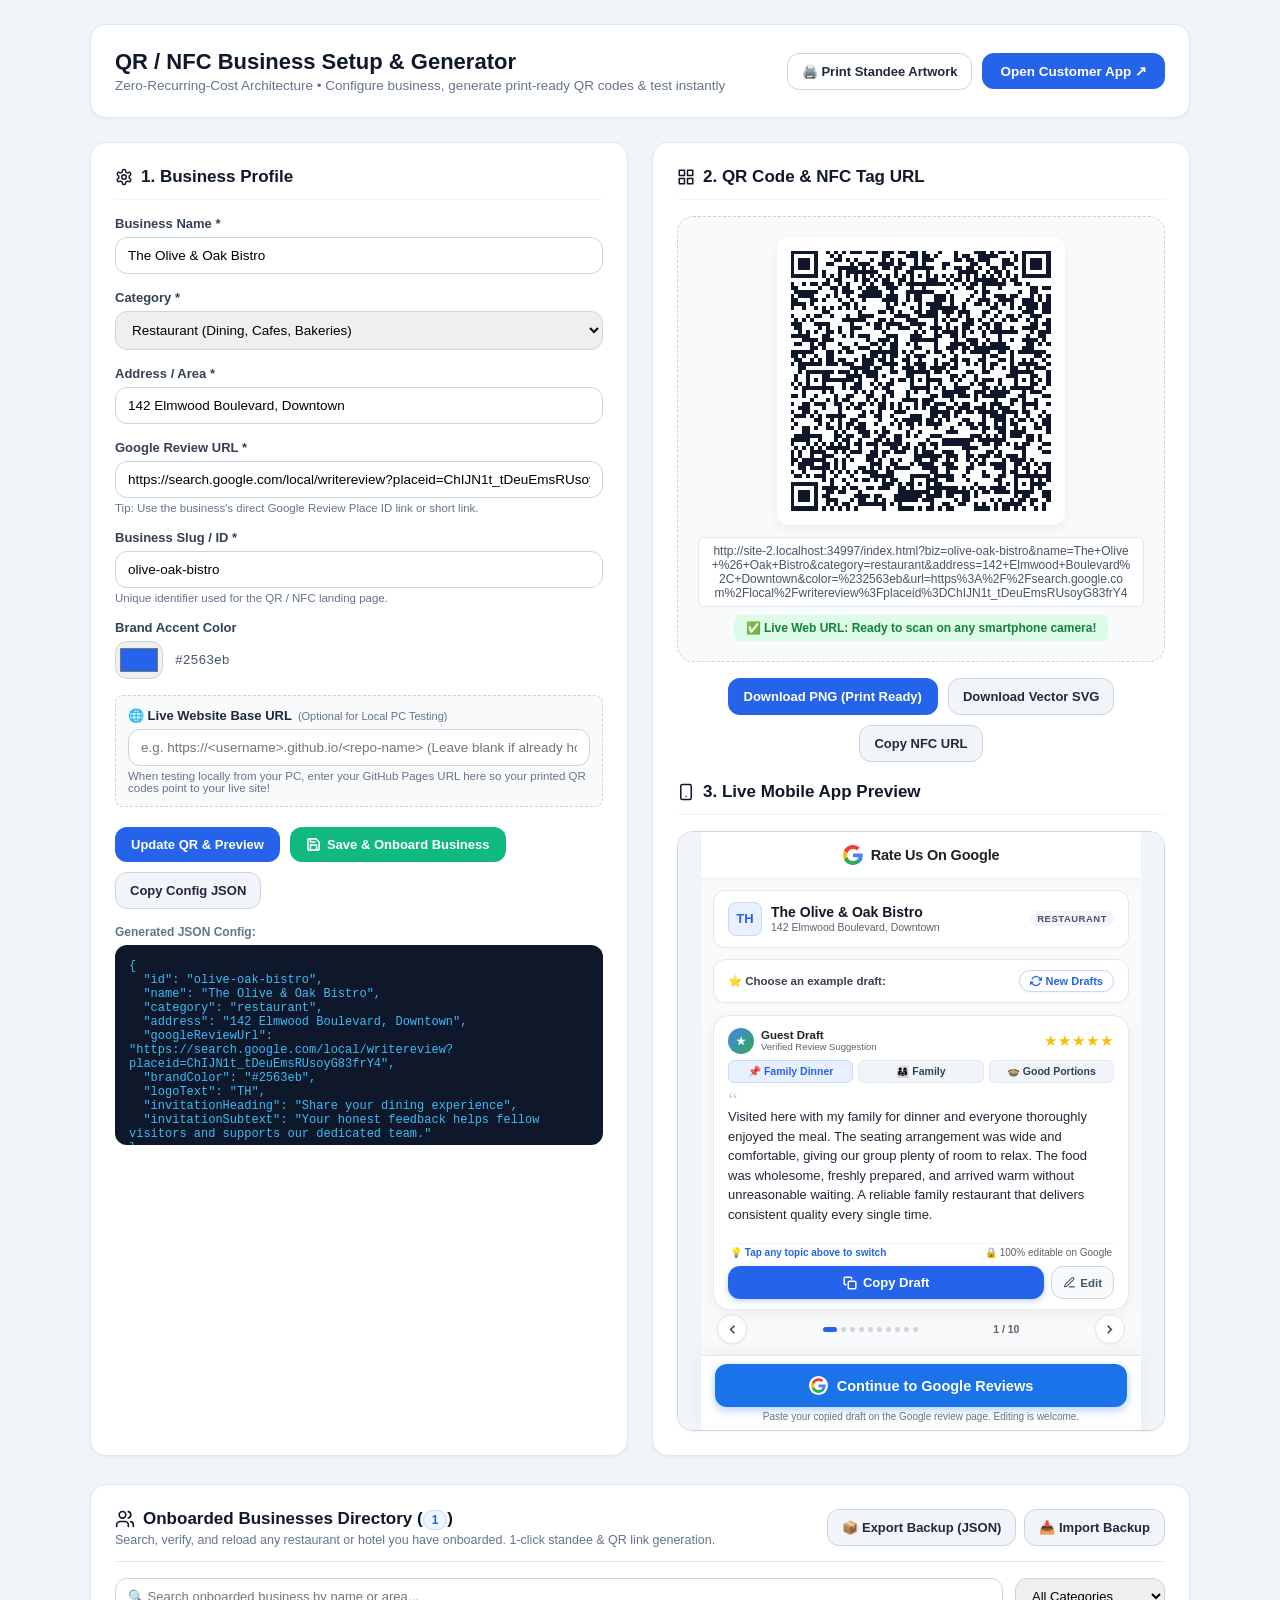
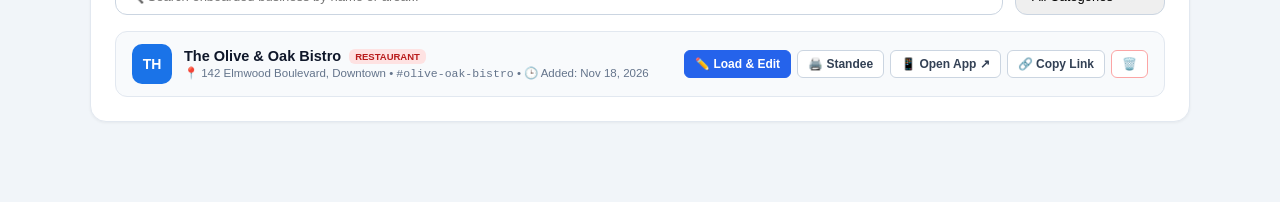
==== commit b0f1bd50: "Add files via upload" ====
--- a/admin.html
+++ b/admin.html
@@ -753,7 +753,7 @@
       });
 
       btnDownloadPng.addEventListener('click', () => {
-        const canvas = qrOutput.querySelector('canvas');
+        const canvas = qrOutput.querySelector('canvas') || qrOutput.querySelector('img');
         if (!canvas) return;
 
         // Create high-res export canvas (1024x1024)
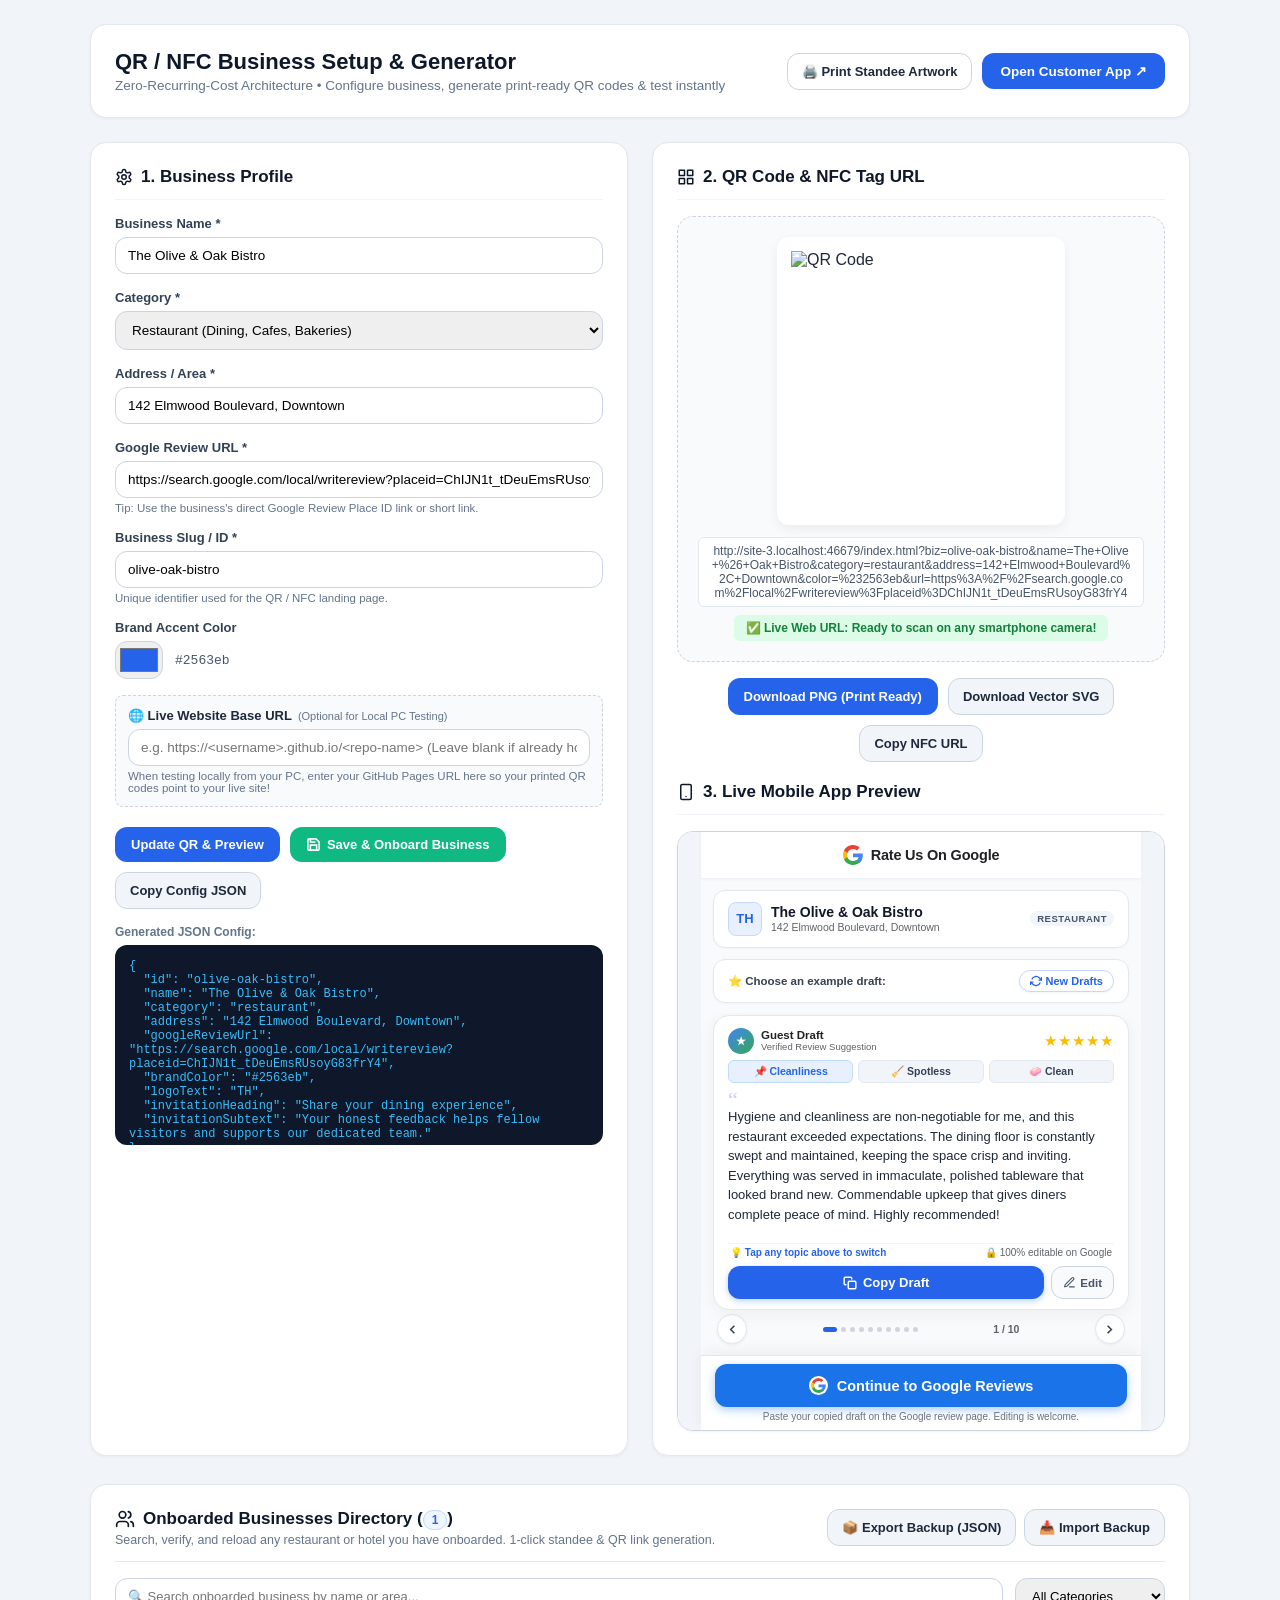
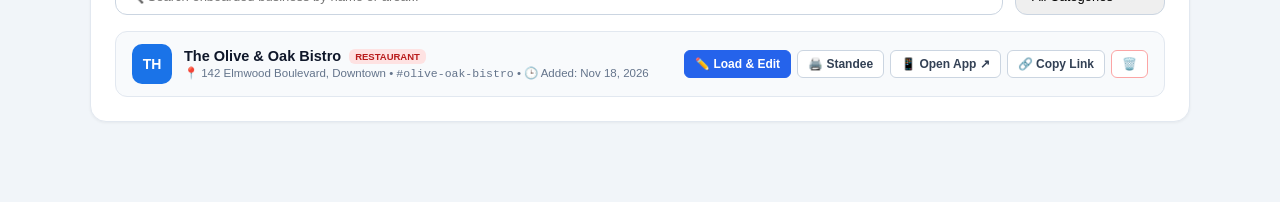
==== commit 543a0da7: "Add files via upload" ====
--- a/admin.html
+++ b/admin.html
@@ -708,16 +708,13 @@
         const fullUrl = `${baseUrl}?${params.toString()}`;
         qrTargetUrlText.textContent = fullUrl;
 
-        // 3. Update QR Code
+        // 3. Update QR Code (using GoQR API - free, guaranteed scannable)
         qrOutput.innerHTML = '';
-        currentQr = new QRCode(qrOutput, {
-          text: fullUrl,
-          width: 260,
-          height: 260,
-          colorDark: "#0f172a",
-          colorLight: "#ffffff",
-          correctLevel: (typeof QRCode !== 'undefined' && QRCode.CorrectLevel && QRCode.CorrectLevel.M !== undefined) ? QRCode.CorrectLevel.M : 0
-        });
+        const qrApiImg = document.createElement('img');
+        qrApiImg.src = 'https://api.qrserver.com/v1/create-qr-code/?size=400x400&ecc=M&data=' + encodeURIComponent(fullUrl);
+        qrApiImg.alt = 'QR Code';
+        qrApiImg.style.cssText = 'width:260px;height:260px;display:block;border:none;';
+        qrOutput.appendChild(qrApiImg);
 
         // 4. Update Live Iframe Preview & Standee Link
         mobilePreviewFrame.src = fullUrl;
